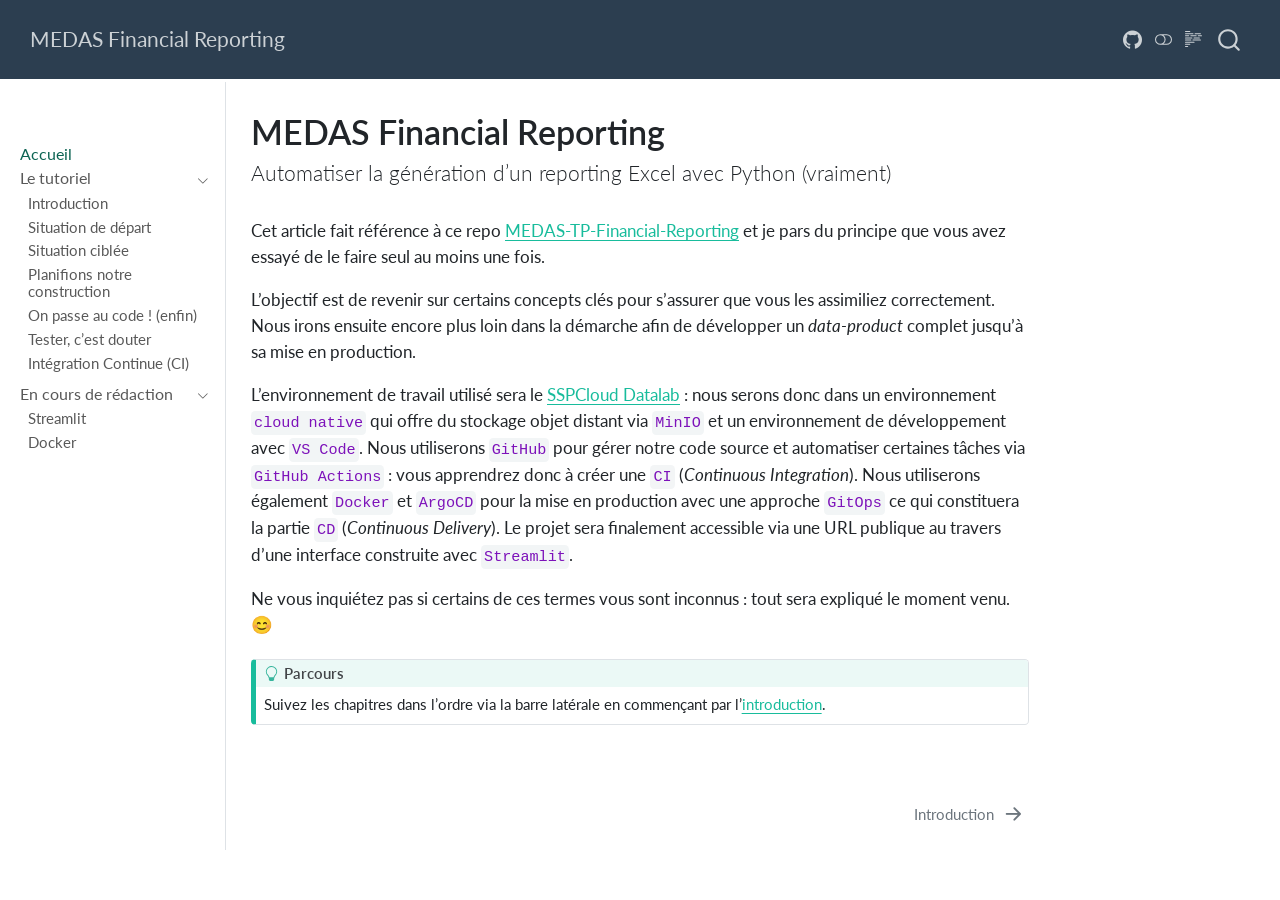
==== index.html @ 998c6ef3 "Built site for gh-pages" ====
<!DOCTYPE html>
<html xmlns="http://www.w3.org/1999/xhtml" lang="en" xml:lang="en"><head>

<meta charset="utf-8">
<meta name="generator" content="quarto-1.9.38">

<meta name="viewport" content="width=device-width, initial-scale=1.0, user-scalable=yes">


<title>MEDAS Financial Reporting</title>
<style>
/* Default styles provided by pandoc.
** See https://pandoc.org/MANUAL.html#variables-for-html for config info.
*/
code{white-space: pre-wrap;}
span.smallcaps{font-variant: small-caps;}
div.columns{display: flex; gap: min(4vw, 1.5em);}
div.column{flex: auto; overflow-x: auto;}
div.hanging-indent{margin-left: 1.5em; text-indent: -1.5em;}
ul.task-list{list-style: none;}
ul.task-list li input[type="checkbox"] {
  width: 0.8em;
  margin: 0 0.8em 0.2em -1em; /* quarto-specific, see https://github.com/quarto-dev/quarto-cli/issues/4556 */ 
  vertical-align: middle;
}
</style>


<script src="site_libs/quarto-nav/quarto-nav.js"></script>
<script src="site_libs/quarto-nav/headroom.min.js"></script>
<script src="site_libs/clipboard/clipboard.min.js"></script>
<script src="site_libs/quarto-search/autocomplete.umd.js"></script>
<script src="site_libs/quarto-search/fuse.min.js"></script>
<script src="site_libs/quarto-search/quarto-search.js"></script>
<meta name="quarto:offset" content="./">
<link href="./pages/01-introduction.html" rel="next">
<script src="site_libs/quarto-html/quarto.js" type="module"></script>
<script src="site_libs/quarto-html/tabsets/tabsets.js" type="module"></script>
<script src="site_libs/quarto-html/popper.min.js"></script>
<script src="site_libs/quarto-html/tippy.umd.min.js"></script>
<script src="site_libs/quarto-html/anchor.min.js"></script>
<link href="site_libs/quarto-html/tippy.css" rel="stylesheet">
<link href="site_libs/quarto-html/quarto-syntax-highlighting-15634bcf2e68342d4ad2dfa704d543f6.css" rel="stylesheet" class="quarto-color-scheme" id="quarto-text-highlighting-styles">
<link href="site_libs/quarto-html/quarto-syntax-highlighting-dark-0a6b7249c26820e032cb0bd839ff02b1.css" rel="stylesheet" class="quarto-color-scheme quarto-color-alternate" id="quarto-text-highlighting-styles">
<link href="site_libs/quarto-html/quarto-syntax-highlighting-15634bcf2e68342d4ad2dfa704d543f6.css" rel="stylesheet" class="quarto-color-scheme-extra" id="quarto-text-highlighting-styles">
<script src="site_libs/bootstrap/bootstrap.min.js"></script>
<link href="site_libs/bootstrap/bootstrap-icons.css" rel="stylesheet">
<link href="site_libs/bootstrap/bootstrap-4c901ed1689e54aac3db7d042a167e77.min.css" rel="stylesheet" append-hash="true" class="quarto-color-scheme" id="quarto-bootstrap" data-mode="light">
<link href="site_libs/bootstrap/bootstrap-dark-f8f57b09e4415e0d916b6d312d11cd48.min.css" rel="stylesheet" append-hash="true" class="quarto-color-scheme quarto-color-alternate" id="quarto-bootstrap" data-mode="dark">
<link href="site_libs/bootstrap/bootstrap-4c901ed1689e54aac3db7d042a167e77.min.css" rel="stylesheet" append-hash="true" class="quarto-color-scheme-extra" id="quarto-bootstrap" data-mode="light">
<script id="quarto-search-options" type="application/json">{
  "location": "navbar",
  "copy-button": false,
  "collapse-after": 3,
  "panel-placement": "end",
  "type": "overlay",
  "limit": 50,
  "keyboard-shortcut": [
    "f",
    "/",
    "s"
  ],
  "show-item-context": false,
  "language": {
    "search-no-results-text": "No results",
    "search-matching-documents-text": "matching documents",
    "search-copy-link-title": "Copy link to search",
    "search-hide-matches-text": "Hide additional matches",
    "search-more-match-text": "more match in this document",
    "search-more-matches-text": "more matches in this document",
    "search-clear-button-title": "Clear",
    "search-text-placeholder": "",
    "search-detached-cancel-button-title": "Cancel",
    "search-submit-button-title": "Submit",
    "search-label": "Search"
  }
}</script>
<style>html{ scroll-behavior: smooth; }</style>


<link rel="stylesheet" href="styles.css">
</head>

<body class="nav-sidebar docked nav-fixed quarto-light"><script id="quarto-html-before-body" type="application/javascript">
    const toggleBodyColorMode = (bsSheetEl) => {
      const mode = bsSheetEl.getAttribute("data-mode");
      const bodyEl = window.document.querySelector("body");
      if (mode === "dark") {
        bodyEl.classList.add("quarto-dark");
        bodyEl.classList.remove("quarto-light");
      } else {
        bodyEl.classList.add("quarto-light");
        bodyEl.classList.remove("quarto-dark");
      }
    }
    const toggleBodyColorPrimary = () => {
      const bsSheetEl = window.document.querySelector("link#quarto-bootstrap:not([rel=disabled-stylesheet])");
      if (bsSheetEl) {
        toggleBodyColorMode(bsSheetEl);
      }
    }
    const setColorSchemeToggle = (alternate) => {
      const toggles = window.document.querySelectorAll('.quarto-color-scheme-toggle');
      for (let i=0; i < toggles.length; i++) {
        const toggle = toggles[i];
        if (toggle) {
          if (alternate) {
            toggle.classList.add("alternate");
          } else {
            toggle.classList.remove("alternate");
          }
        }
      }
    };
    const toggleColorMode = (alternate) => {
      // Switch the stylesheets
      const primaryStylesheets = window.document.querySelectorAll('link.quarto-color-scheme:not(.quarto-color-alternate)');
      const alternateStylesheets = window.document.querySelectorAll('link.quarto-color-scheme.quarto-color-alternate');
      manageTransitions('#quarto-margin-sidebar .nav-link', false);
      if (alternate) {
        // note: dark is layered on light, we don't disable primary!
        enableStylesheet(alternateStylesheets);
        for (const sheetNode of alternateStylesheets) {
          if (sheetNode.id === "quarto-bootstrap") {
            toggleBodyColorMode(sheetNode);
          }
        }
      } else {
        disableStylesheet(alternateStylesheets);
        enableStylesheet(primaryStylesheets)
        toggleBodyColorPrimary();
      }
      manageTransitions('#quarto-margin-sidebar .nav-link', true);
      // Switch the toggles
      setColorSchemeToggle(alternate)
      // Hack to workaround the fact that safari doesn't
      // properly recolor the scrollbar when toggling (#1455)
      if (navigator.userAgent.indexOf('Safari') > 0 && navigator.userAgent.indexOf('Chrome') == -1) {
        manageTransitions("body", false);
        window.scrollTo(0, 1);
        setTimeout(() => {
          window.scrollTo(0, 0);
          manageTransitions("body", true);
        }, 40);
      }
    }
    const disableStylesheet = (stylesheets) => {
      for (let i=0; i < stylesheets.length; i++) {
        const stylesheet = stylesheets[i];
        stylesheet.rel = 'disabled-stylesheet';
      }
    }
    const enableStylesheet = (stylesheets) => {
      for (let i=0; i < stylesheets.length; i++) {
        const stylesheet = stylesheets[i];
        if(stylesheet.rel !== 'stylesheet') { // for Chrome, which will still FOUC without this check
          stylesheet.rel = 'stylesheet';
        }
      }
    }
    const manageTransitions = (selector, allowTransitions) => {
      const els = window.document.querySelectorAll(selector);
      for (let i=0; i < els.length; i++) {
        const el = els[i];
        if (allowTransitions) {
          el.classList.remove('notransition');
        } else {
          el.classList.add('notransition');
        }
      }
    }
    const isFileUrl = () => {
      return window.location.protocol === 'file:';
    }
    const hasAlternateSentinel = () => {
      let styleSentinel = getColorSchemeSentinel();
      if (styleSentinel !== null) {
        return styleSentinel === "alternate";
      } else {
        return false;
      }
    }
    const setStyleSentinel = (alternate) => {
      const value = alternate ? "alternate" : "default";
      if (!isFileUrl()) {
        window.localStorage.setItem("quarto-color-scheme", value);
      } else {
        localAlternateSentinel = value;
      }
    }
    const getColorSchemeSentinel = () => {
      if (!isFileUrl()) {
        const storageValue = window.localStorage.getItem("quarto-color-scheme");
        return storageValue != null ? storageValue : localAlternateSentinel;
      } else {
        return localAlternateSentinel;
      }
    }
    const toggleGiscusIfUsed = (isAlternate, darkModeDefault) => {
      const baseTheme = document.querySelector('#giscus-base-theme')?.value ?? 'light';
      const alternateTheme = document.querySelector('#giscus-alt-theme')?.value ?? 'dark';
      let newTheme = '';
      if(authorPrefersDark) {
        newTheme = isAlternate ? baseTheme : alternateTheme;
      } else {
        newTheme = isAlternate ? alternateTheme : baseTheme;
      }
      const changeGiscusTheme = () => {
        // From: https://github.com/giscus/giscus/issues/336
        const sendMessage = (message) => {
          const iframe = document.querySelector('iframe.giscus-frame');
          if (!iframe) return;
          iframe.contentWindow.postMessage({ giscus: message }, 'https://giscus.app');
        }
        sendMessage({
          setConfig: {
            theme: newTheme
          }
        });
      }
      const isGiscussLoaded = window.document.querySelector('iframe.giscus-frame') !== null;
      if (isGiscussLoaded) {
        changeGiscusTheme();
      }
    };
    const authorPrefersDark = false;
    const darkModeDefault = authorPrefersDark;
      document.querySelector('link#quarto-text-highlighting-styles.quarto-color-scheme-extra').rel = 'disabled-stylesheet';
      document.querySelector('link#quarto-bootstrap.quarto-color-scheme-extra').rel = 'disabled-stylesheet';
    let localAlternateSentinel = darkModeDefault ? 'alternate' : 'default';
    // Dark / light mode switch
    window.quartoToggleColorScheme = () => {
      // Read the current dark / light value
      let toAlternate = !hasAlternateSentinel();
      toggleColorMode(toAlternate);
      setStyleSentinel(toAlternate);
      toggleGiscusIfUsed(toAlternate, darkModeDefault);
      window.dispatchEvent(new Event('resize'));
    };
    // Switch to dark mode if need be
    if (hasAlternateSentinel()) {
      toggleColorMode(true);
    } else {
      toggleColorMode(false);
    }
  </script>

<div id="quarto-search-results"></div>
  <header id="quarto-header" class="headroom fixed-top">
    <nav class="navbar navbar-expand-lg " data-bs-theme="dark">
      <div class="navbar-container container-fluid">
      <div class="navbar-brand-container mx-auto">
    <a class="navbar-brand" href="./index.html">
    <span class="navbar-title">MEDAS Financial Reporting</span>
    </a>
  </div>
            <div id="quarto-search" class="" title="Search"></div>
          <button class="navbar-toggler" type="button" data-bs-toggle="collapse" data-bs-target="#navbarCollapse" aria-controls="navbarCollapse" role="menu" aria-expanded="false" aria-label="Toggle navigation" onclick="if (window.quartoToggleHeadroom) { window.quartoToggleHeadroom(); }">
  <span class="navbar-toggler-icon"></span>
</button>
          <div class="collapse navbar-collapse" id="navbarCollapse">
            <ul class="navbar-nav navbar-nav-scroll ms-auto">
  <li class="nav-item compact">
    <a class="nav-link" href="https://github.com/surybang/MEDAS-Financial-Reporting"> <i class="bi bi-github" role="img" aria-label="GitHub">
</i> 
<span class="menu-text"></span></a>
  </li>  
</ul>
          </div> <!-- /navcollapse -->
            <div class="quarto-navbar-tools">
  <a href="" class="quarto-color-scheme-toggle quarto-navigation-tool  px-1" onclick="window.quartoToggleColorScheme(); return false;" title="Toggle dark mode"><i class="bi"></i></a>
  <a href="" class="quarto-reader-toggle quarto-navigation-tool px-1" onclick="window.quartoToggleReader(); return false;" title="Toggle reader mode">
  <div class="quarto-reader-toggle-btn">
  <i class="bi"></i>
  </div>
</a>
</div>
      </div> <!-- /container-fluid -->
    </nav>
  <nav class="quarto-secondary-nav">
    <div class="container-fluid d-flex">
      <button type="button" class="quarto-btn-toggle btn" data-bs-toggle="collapse" role="button" data-bs-target=".quarto-sidebar-collapse-item" aria-controls="quarto-sidebar" aria-expanded="false" aria-label="Toggle sidebar navigation" onclick="if (window.quartoToggleHeadroom) { window.quartoToggleHeadroom(); }">
        <i class="bi bi-layout-text-sidebar-reverse"></i>
      </button>
        <nav class="quarto-page-breadcrumbs" aria-label="breadcrumb"><ol class="breadcrumb"><li class="breadcrumb-item"><a href="./index.html">Accueil</a></li></ol></nav>
        <a class="flex-grow-1" role="navigation" data-bs-toggle="collapse" data-bs-target=".quarto-sidebar-collapse-item" aria-controls="quarto-sidebar" aria-expanded="false" aria-label="Toggle sidebar navigation" onclick="if (window.quartoToggleHeadroom) { window.quartoToggleHeadroom(); }">      
        </a>
      <button type="button" class="btn quarto-search-button" aria-label="Search" onclick="window.quartoOpenSearch();">
        <i class="bi bi-search"></i>
      </button>
    </div>
  </nav>
</header>
<!-- content -->
<div id="quarto-content" class="quarto-container page-columns page-rows-contents page-layout-article page-navbar">
<!-- sidebar -->
  <nav id="quarto-sidebar" class="sidebar collapse collapse-horizontal quarto-sidebar-collapse-item sidebar-navigation docked overflow-auto">
        <div class="mt-2 flex-shrink-0 align-items-center">
        <div class="sidebar-search">
        <div id="quarto-search" class="" title="Search"></div>
        </div>
        </div>
    <div class="sidebar-menu-container"> 
    <ul class="list-unstyled mt-1">
        <li class="sidebar-item">
  <div class="sidebar-item-container"> 
  <a href="./index.html" class="sidebar-item-text sidebar-link active">
 <span class="menu-text">Accueil</span></a>
  </div>
</li>
        <li class="sidebar-item sidebar-item-section">
      <div class="sidebar-item-container"> 
            <a class="sidebar-item-text sidebar-link text-start" data-bs-toggle="collapse" data-bs-target="#quarto-sidebar-section-1" role="navigation" aria-expanded="true">
 <span class="menu-text">Le tutoriel</span></a>
          <a class="sidebar-item-toggle text-start" data-bs-toggle="collapse" data-bs-target="#quarto-sidebar-section-1" role="navigation" aria-expanded="true" aria-label="Toggle section">
            <i class="bi bi-chevron-right ms-2"></i>
          </a> 
      </div>
      <ul id="quarto-sidebar-section-1" class="collapse list-unstyled sidebar-section depth1 show">  
          <li class="sidebar-item">
  <div class="sidebar-item-container"> 
  <a href="./pages/01-introduction.html" class="sidebar-item-text sidebar-link">
 <span class="menu-text">Introduction</span></a>
  </div>
</li>
          <li class="sidebar-item">
  <div class="sidebar-item-container"> 
  <a href="./pages/02-situation-de-depart.html" class="sidebar-item-text sidebar-link">
 <span class="menu-text">Situation de départ</span></a>
  </div>
</li>
          <li class="sidebar-item">
  <div class="sidebar-item-container"> 
  <a href="./pages/03-situation-cible.html" class="sidebar-item-text sidebar-link">
 <span class="menu-text">Situation ciblée</span></a>
  </div>
</li>
          <li class="sidebar-item">
  <div class="sidebar-item-container"> 
  <a href="./pages/04-planification.html" class="sidebar-item-text sidebar-link">
 <span class="menu-text">Planifions notre construction</span></a>
  </div>
</li>
          <li class="sidebar-item">
  <div class="sidebar-item-container"> 
  <a href="./pages/05-le-code.html" class="sidebar-item-text sidebar-link">
 <span class="menu-text">On passe au code ! (enfin)</span></a>
  </div>
</li>
          <li class="sidebar-item">
  <div class="sidebar-item-container"> 
  <a href="./pages/06-tests.html" class="sidebar-item-text sidebar-link">
 <span class="menu-text">Tester, c’est douter</span></a>
  </div>
</li>
          <li class="sidebar-item">
  <div class="sidebar-item-container"> 
  <a href="./pages/07-integration-continue.html" class="sidebar-item-text sidebar-link">
 <span class="menu-text">Intégration Continue (CI)</span></a>
  </div>
</li>
      </ul>
  </li>
        <li class="sidebar-item sidebar-item-section">
      <div class="sidebar-item-container"> 
            <a class="sidebar-item-text sidebar-link text-start" data-bs-toggle="collapse" data-bs-target="#quarto-sidebar-section-2" role="navigation" aria-expanded="true">
 <span class="menu-text">En cours de rédaction</span></a>
          <a class="sidebar-item-toggle text-start" data-bs-toggle="collapse" data-bs-target="#quarto-sidebar-section-2" role="navigation" aria-expanded="true" aria-label="Toggle section">
            <i class="bi bi-chevron-right ms-2"></i>
          </a> 
      </div>
      <ul id="quarto-sidebar-section-2" class="collapse list-unstyled sidebar-section depth1 show">  
          <li class="sidebar-item">
  <div class="sidebar-item-container"> 
  <a href="./pages/08-streamlit.html" class="sidebar-item-text sidebar-link">
 <span class="menu-text">Streamlit</span></a>
  </div>
</li>
          <li class="sidebar-item">
  <div class="sidebar-item-container"> 
  <a href="./pages/09-docker-argocd.html" class="sidebar-item-text sidebar-link">
 <span class="menu-text">Docker</span></a>
  </div>
</li>
      </ul>
  </li>
    </ul>
    </div>
</nav>
<div id="quarto-sidebar-glass" class="quarto-sidebar-collapse-item" data-bs-toggle="collapse" data-bs-target=".quarto-sidebar-collapse-item"></div>
<!-- margin-sidebar -->
    <div id="quarto-margin-sidebar" class="sidebar margin-sidebar zindex-bottom">
        
    </div>
<!-- main -->
<main class="content" id="quarto-document-content">


<header id="title-block-header" class="quarto-title-block default">
<div class="quarto-title">
<h1 class="title">MEDAS Financial Reporting</h1>
<p class="subtitle lead">Automatiser la génération d’un reporting Excel avec Python (vraiment)</p>
</div>



<div class="quarto-title-meta">

    
  
    
  </div>
  


</header>


<p>Cet article fait référence à ce repo <a href="https://github.com/surybang/MEDAS-TP-Financial-Reporting">MEDAS-TP-Financial-Reporting</a> et je pars du principe que vous avez essayé de le faire seul au moins une fois.</p>
<p>L’objectif est de revenir sur certains concepts clés pour s’assurer que vous les assimiliez correctement. Nous irons ensuite encore plus loin dans la démarche afin de développer un <em>data-product</em> complet jusqu’à sa mise en production.</p>
<p>L’environnement de travail utilisé sera le <a href="https://datalab.sspcloud.fr/catalog/ide">SSPCloud Datalab</a> : nous serons donc dans un environnement <code>cloud native</code> qui offre du stockage objet distant via <code>MinIO</code> et un environnement de développement avec <code>VS Code</code>. Nous utiliserons <code>GitHub</code> pour gérer notre code source et automatiser certaines tâches via <code>GitHub Actions</code> : vous apprendrez donc à créer une <code>CI</code> (<em>Continuous Integration</em>). Nous utiliserons également <code>Docker</code> et <code>ArgoCD</code> pour la mise en production avec une approche <code>GitOps</code> ce qui constituera la partie <code>CD</code> (<em>Continuous Delivery</em>). Le projet sera finalement accessible via une URL publique au travers d’une interface construite avec <code>Streamlit</code>.</p>
<p>Ne vous inquiétez pas si certains de ces termes vous sont inconnus : tout sera expliqué le moment venu. 😊</p>
<div class="callout callout-style-default callout-tip callout-titled">
<div class="callout-header d-flex align-content-center">
<div class="callout-icon-container">
<i class="callout-icon"></i>
</div>
<div class="callout-title-container flex-fill">
<span class="screen-reader-only">Tip</span>Parcours
</div>
</div>
<div class="callout-body-container callout-body">
<p>Suivez les chapitres dans l’ordre via la barre latérale en commençant par l’<a href="./pages/01-introduction.html">introduction</a>.</p>
</div>
</div>



</main> <!-- /main -->
<script id="quarto-html-after-body" type="application/javascript">
  window.document.addEventListener("DOMContentLoaded", function (event) {
    // Ensure there is a toggle, if there isn't float one in the top right
    if (window.document.querySelector('.quarto-color-scheme-toggle') === null) {
      const a = window.document.createElement('a');
      a.classList.add('top-right');
      a.classList.add('quarto-color-scheme-toggle');
      a.href = "";
      a.onclick = function() { try { window.quartoToggleColorScheme(); } catch {} return false; };
      const i = window.document.createElement("i");
      i.classList.add('bi');
      a.appendChild(i);
      window.document.body.appendChild(a);
    }
    setColorSchemeToggle(hasAlternateSentinel())
    const icon = "";
    const anchorJS = new window.AnchorJS();
    anchorJS.options = {
      placement: 'right',
      icon: icon
    };
    anchorJS.add('.anchored');
    const isCodeAnnotation = (el) => {
      for (const clz of el.classList) {
        if (clz.startsWith('code-annotation-')) {                     
          return true;
        }
      }
      return false;
    }
    const onCopySuccess = function(e) {
      // button target
      const button = e.trigger;
      // don't keep focus
      button.blur();
      // flash "checked"
      button.classList.add('code-copy-button-checked');
      var currentTitle = button.getAttribute("title");
      button.setAttribute("title", "Copied!");
      let tooltip;
      if (window.bootstrap) {
        button.setAttribute("data-bs-toggle", "tooltip");
        button.setAttribute("data-bs-placement", "left");
        button.setAttribute("data-bs-title", "Copied!");
        tooltip = new bootstrap.Tooltip(button, 
          { trigger: "manual", 
            customClass: "code-copy-button-tooltip",
            offset: [0, -8]});
        tooltip.show();    
      }
      setTimeout(function() {
        if (tooltip) {
          tooltip.hide();
          button.removeAttribute("data-bs-title");
          button.removeAttribute("data-bs-toggle");
          button.removeAttribute("data-bs-placement");
        }
        button.setAttribute("title", currentTitle);
        button.classList.remove('code-copy-button-checked');
      }, 1000);
      // clear code selection
      e.clearSelection();
    }
    const getTextToCopy = function(trigger) {
      const outerScaffold = trigger.parentElement.cloneNode(true);
      const codeEl = outerScaffold.querySelector('code');
      for (const childEl of codeEl.children) {
        if (isCodeAnnotation(childEl)) {
          childEl.remove();
        }
      }
      return codeEl.innerText;
    }
    const clipboard = new window.ClipboardJS('.code-copy-button:not([data-in-quarto-modal])', {
      text: getTextToCopy
    });
    clipboard.on('success', onCopySuccess);
    if (window.document.getElementById('quarto-embedded-source-code-modal')) {
      const clipboardModal = new window.ClipboardJS('.code-copy-button[data-in-quarto-modal]', {
        text: getTextToCopy,
        container: window.document.getElementById('quarto-embedded-source-code-modal')
      });
      clipboardModal.on('success', onCopySuccess);
    }
      var localhostRegex = new RegExp(/^(?:http|https):\/\/localhost\:?[0-9]*\//);
      var mailtoRegex = new RegExp(/^mailto:/);
        var filterRegex = new RegExp("https:\/\/surybang\.github\.io\/MEDAS-Financial-Reporting\/");
      var isInternal = (href) => {
          return filterRegex.test(href) || localhostRegex.test(href) || mailtoRegex.test(href);
      }
      // Inspect non-navigation links and adorn them if external
     var links = window.document.querySelectorAll('a[href]:not(.nav-link):not(.navbar-brand):not(.toc-action):not(.sidebar-link):not(.sidebar-item-toggle):not(.pagination-link):not(.no-external):not([aria-hidden]):not(.dropdown-item):not(.quarto-navigation-tool):not(.about-link)');
      for (var i=0; i<links.length; i++) {
        const link = links[i];
        if (!isInternal(link.href)) {
          // undo the damage that might have been done by quarto-nav.js in the case of
          // links that we want to consider external
          if (link.dataset.originalHref !== undefined) {
            link.href = link.dataset.originalHref;
          }
        }
      }
    function tippyHover(el, contentFn, onTriggerFn, onUntriggerFn) {
      const config = {
        allowHTML: true,
        maxWidth: 500,
        delay: 100,
        arrow: false,
        appendTo: function(el) {
            return el.parentElement;
        },
        interactive: true,
        interactiveBorder: 10,
        theme: 'quarto',
        placement: 'bottom-start',
      };
      if (contentFn) {
        config.content = contentFn;
      }
      if (onTriggerFn) {
        config.onTrigger = onTriggerFn;
      }
      if (onUntriggerFn) {
        config.onUntrigger = onUntriggerFn;
      }
      window.tippy(el, config); 
    }
    const noterefs = window.document.querySelectorAll('a[role="doc-noteref"]');
    for (var i=0; i<noterefs.length; i++) {
      const ref = noterefs[i];
      tippyHover(ref, function() {
        // use id or data attribute instead here
        let href = ref.getAttribute('data-footnote-href') || ref.getAttribute('href');
        try { href = new URL(href).hash; } catch {}
        const id = href.replace(/^#\/?/, "");
        const note = window.document.getElementById(id);
        if (note) {
          return note.innerHTML;
        } else {
          return "";
        }
      });
    }
    const xrefs = window.document.querySelectorAll('a.quarto-xref');
    const processXRef = (id, note) => {
      // Strip column container classes
      const stripColumnClz = (el) => {
        el.classList.remove("page-full", "page-columns");
        if (el.children) {
          for (const child of el.children) {
            stripColumnClz(child);
          }
        }
      }
      stripColumnClz(note)
      if (id === null || id.startsWith('sec-')) {
        // Special case sections, only their first couple elements
        const container = document.createElement("div");
        if (note.children && note.children.length > 2) {
          container.appendChild(note.children[0].cloneNode(true));
          for (let i = 1; i < note.children.length; i++) {
            const child = note.children[i];
            if (child.tagName === "P" && child.innerText === "") {
              continue;
            } else {
              container.appendChild(child.cloneNode(true));
              break;
            }
          }
          if (window.Quarto?.typesetMath) {
            window.Quarto.typesetMath(container);
          }
          return container.innerHTML
        } else {
          if (window.Quarto?.typesetMath) {
            window.Quarto.typesetMath(note);
          }
          return note.innerHTML;
        }
      } else {
        // Remove any anchor links if they are present
        const anchorLink = note.querySelector('a.anchorjs-link');
        if (anchorLink) {
          anchorLink.remove();
        }
        if (window.Quarto?.typesetMath) {
          window.Quarto.typesetMath(note);
        }
        if (note.classList.contains("callout")) {
          return note.outerHTML;
        } else {
          return note.innerHTML;
        }
      }
    }
    for (var i=0; i<xrefs.length; i++) {
      const xref = xrefs[i];
      tippyHover(xref, undefined, function(instance) {
        instance.disable();
        let url = xref.getAttribute('href');
        let hash = undefined; 
        if (url.startsWith('#')) {
          hash = url;
        } else {
          try { hash = new URL(url).hash; } catch {}
        }
        if (hash) {
          const id = hash.replace(/^#\/?/, "");
          const note = window.document.getElementById(id);
          if (note !== null) {
            try {
              const html = processXRef(id, note.cloneNode(true));
              instance.setContent(html);
            } finally {
              instance.enable();
              instance.show();
            }
          } else {
            // See if we can fetch this
            fetch(url.split('#')[0])
            .then(res => res.text())
            .then(html => {
              const parser = new DOMParser();
              const htmlDoc = parser.parseFromString(html, "text/html");
              const note = htmlDoc.getElementById(id);
              if (note !== null) {
                const html = processXRef(id, note);
                instance.setContent(html);
              } 
            }).finally(() => {
              instance.enable();
              instance.show();
            });
          }
        } else {
          // See if we can fetch a full url (with no hash to target)
          // This is a special case and we should probably do some content thinning / targeting
          fetch(url)
          .then(res => res.text())
          .then(html => {
            const parser = new DOMParser();
            const htmlDoc = parser.parseFromString(html, "text/html");
            const note = htmlDoc.querySelector('main.content');
            if (note !== null) {
              // This should only happen for chapter cross references
              // (since there is no id in the URL)
              // remove the first header
              if (note.children.length > 0 && note.children[0].tagName === "HEADER") {
                note.children[0].remove();
              }
              const html = processXRef(null, note);
              instance.setContent(html);
            } 
          }).finally(() => {
            instance.enable();
            instance.show();
          });
        }
      }, function(instance) {
      });
    }
        let selectedAnnoteEl;
        const selectorForAnnotation = ( cell, annotation) => {
          let cellAttr = 'data-code-cell="' + cell + '"';
          let lineAttr = 'data-code-annotation="' +  annotation + '"';
          const selector = 'span[' + cellAttr + '][' + lineAttr + ']';
          return selector;
        }
        const selectCodeLines = (annoteEl) => {
          const doc = window.document;
          const targetCell = annoteEl.getAttribute("data-target-cell");
          const targetAnnotation = annoteEl.getAttribute("data-target-annotation");
          const annoteSpan = window.document.querySelector(selectorForAnnotation(targetCell, targetAnnotation));
          const lines = annoteSpan.getAttribute("data-code-lines").split(",");
          const lineIds = lines.map((line) => {
            return targetCell + "-" + line;
          })
          let top = null;
          let height = null;
          let parent = null;
          if (lineIds.length > 0) {
              //compute the position of the single el (top and bottom and make a div)
              const el = window.document.getElementById(lineIds[0]);
              top = el.offsetTop;
              height = el.offsetHeight;
              parent = el.parentElement.parentElement;
            if (lineIds.length > 1) {
              const lastEl = window.document.getElementById(lineIds[lineIds.length - 1]);
              const bottom = lastEl.offsetTop + lastEl.offsetHeight;
              height = bottom - top;
            }
            if (top !== null && height !== null && parent !== null) {
              // cook up a div (if necessary) and position it 
              let div = window.document.getElementById("code-annotation-line-highlight");
              if (div === null) {
                div = window.document.createElement("div");
                div.setAttribute("id", "code-annotation-line-highlight");
                div.style.position = 'absolute';
                parent.appendChild(div);
              }
              div.style.top = top - 2 + "px";
              div.style.height = height + 4 + "px";
              div.style.left = 0;
              let gutterDiv = window.document.getElementById("code-annotation-line-highlight-gutter");
              if (gutterDiv === null) {
                gutterDiv = window.document.createElement("div");
                gutterDiv.setAttribute("id", "code-annotation-line-highlight-gutter");
                gutterDiv.style.position = 'absolute';
                const codeCell = window.document.getElementById(targetCell);
                const gutter = codeCell.querySelector('.code-annotation-gutter');
                gutter.appendChild(gutterDiv);
              }
              gutterDiv.style.top = top - 2 + "px";
              gutterDiv.style.height = height + 4 + "px";
            }
            selectedAnnoteEl = annoteEl;
          }
        };
        const unselectCodeLines = () => {
          const elementsIds = ["code-annotation-line-highlight", "code-annotation-line-highlight-gutter"];
          elementsIds.forEach((elId) => {
            const div = window.document.getElementById(elId);
            if (div) {
              div.remove();
            }
          });
          selectedAnnoteEl = undefined;
        };
          // Handle positioning of the toggle
      window.addEventListener(
        "resize",
        throttle(() => {
          elRect = undefined;
          if (selectedAnnoteEl) {
            selectCodeLines(selectedAnnoteEl);
          }
        }, 10)
      );
      function throttle(fn, ms) {
      let throttle = false;
      let timer;
        return (...args) => {
          if(!throttle) { // first call gets through
              fn.apply(this, args);
              throttle = true;
          } else { // all the others get throttled
              if(timer) clearTimeout(timer); // cancel #2
              timer = setTimeout(() => {
                fn.apply(this, args);
                timer = throttle = false;
              }, ms);
          }
        };
      }
        // Attach click handler to the DT
        const annoteDls = window.document.querySelectorAll('dt[data-target-cell]');
        for (const annoteDlNode of annoteDls) {
          annoteDlNode.addEventListener('click', (event) => {
            const clickedEl = event.target;
            if (clickedEl !== selectedAnnoteEl) {
              unselectCodeLines();
              const activeEl = window.document.querySelector('dt[data-target-cell].code-annotation-active');
              if (activeEl) {
                activeEl.classList.remove('code-annotation-active');
              }
              selectCodeLines(clickedEl);
              clickedEl.classList.add('code-annotation-active');
            } else {
              // Unselect the line
              unselectCodeLines();
              clickedEl.classList.remove('code-annotation-active');
            }
          });
        }
    const findCites = (el) => {
      const parentEl = el.parentElement;
      if (parentEl) {
        const cites = parentEl.dataset.cites;
        if (cites) {
          return {
            el,
            cites: cites.split(' ')
          };
        } else {
          return findCites(el.parentElement)
        }
      } else {
        return undefined;
      }
    };
    var bibliorefs = window.document.querySelectorAll('a[role="doc-biblioref"]');
    for (var i=0; i<bibliorefs.length; i++) {
      const ref = bibliorefs[i];
      const citeInfo = findCites(ref);
      if (citeInfo) {
        tippyHover(citeInfo.el, function() {
          var popup = window.document.createElement('div');
          citeInfo.cites.forEach(function(cite) {
            var citeDiv = window.document.createElement('div');
            citeDiv.classList.add('hanging-indent');
            citeDiv.classList.add('csl-entry');
            var biblioDiv = window.document.getElementById('ref-' + cite);
            if (biblioDiv) {
              citeDiv.innerHTML = biblioDiv.innerHTML;
            }
            popup.appendChild(citeDiv);
          });
          return popup.innerHTML;
        });
      }
    }
  });
  </script>
<nav class="page-navigation">
  <div class="nav-page nav-page-previous">
  </div>
  <div class="nav-page nav-page-next">
      <a href="./pages/01-introduction.html" class="pagination-link" aria-label="Introduction">
        <span class="nav-page-text">Introduction</span> <i class="bi bi-arrow-right-short"></i>
      </a>
  </div>
</nav>
</div> <!-- /content -->




<script src="site_libs/quarto-html/zenscroll-min.js"></script>
</body></html>
---- site_libs/quarto-html/tippy.css ----
.tippy-box[data-animation=fade][data-state=hidden]{opacity:0}[data-tippy-root]{max-width:calc(100vw - 10px)}.tippy-box{position:relative;background-color:#333;color:#fff;border-radius:4px;font-size:14px;line-height:1.4;white-space:normal;outline:0;transition-property:transform,visibility,opacity}.tippy-box[data-placement^=top]>.tippy-arrow{bottom:0}.tippy-box[data-placement^=top]>.tippy-arrow:before{bottom:-7px;left:0;border-width:8px 8px 0;border-top-color:initial;transform-origin:center top}.tippy-box[data-placement^=bottom]>.tippy-arrow{top:0}.tippy-box[data-placement^=bottom]>.tippy-arrow:before{top:-7px;left:0;border-width:0 8px 8px;border-bottom-color:initial;transform-origin:center bottom}.tippy-box[data-placement^=left]>.tippy-arrow{right:0}.tippy-box[data-placement^=left]>.tippy-arrow:before{border-width:8px 0 8px 8px;border-left-color:initial;right:-7px;transform-origin:center left}.tippy-box[data-placement^=right]>.tippy-arrow{left:0}.tippy-box[data-placement^=right]>.tippy-arrow:before{left:-7px;border-width:8px 8px 8px 0;border-right-color:initial;transform-origin:center right}.tippy-box[data-inertia][data-state=visible]{transition-timing-function:cubic-bezier(.54,1.5,.38,1.11)}.tippy-arrow{width:16px;height:16px;color:#333}.tippy-arrow:before{content:"";position:absolute;border-color:transparent;border-style:solid}.tippy-content{position:relative;padding:5px 9px;z-index:1}
---- site_libs/quarto-html/quarto-syntax-highlighting-15634bcf2e68342d4ad2dfa704d543f6.css ----
/* quarto syntax highlight colors */
:root {
  --quarto-hl-ot-color: #003B4F;
  --quarto-hl-at-color: #657422;
  --quarto-hl-ss-color: #20794D;
  --quarto-hl-an-color: #5E5E5E;
  --quarto-hl-fu-color: #4758AB;
  --quarto-hl-st-color: #20794D;
  --quarto-hl-cf-color: #003B4F;
  --quarto-hl-op-color: #5E5E5E;
  --quarto-hl-er-color: #AD0000;
  --quarto-hl-bn-color: #AD0000;
  --quarto-hl-al-color: #AD0000;
  --quarto-hl-va-color: #111111;
  --quarto-hl-bu-color: inherit;
  --quarto-hl-ex-color: inherit;
  --quarto-hl-pp-color: #AD0000;
  --quarto-hl-in-color: #5E5E5E;
  --quarto-hl-vs-color: #20794D;
  --quarto-hl-wa-color: #5E5E5E;
  --quarto-hl-do-color: #5E5E5E;
  --quarto-hl-im-color: #00769E;
  --quarto-hl-ch-color: #20794D;
  --quarto-hl-dt-color: #AD0000;
  --quarto-hl-fl-color: #AD0000;
  --quarto-hl-co-color: #5E5E5E;
  --quarto-hl-cv-color: #5E5E5E;
  --quarto-hl-cn-color: #8f5902;
  --quarto-hl-sc-color: #5E5E5E;
  --quarto-hl-dv-color: #AD0000;
  --quarto-hl-kw-color: #003B4F;
}

/* other quarto variables */
:root {
  --quarto-font-monospace: SFMono-Regular, Menlo, Monaco, Consolas, "Liberation Mono", "Courier New", monospace;
}

/* syntax highlight based on Pandoc's rules */
pre > code.sourceCode > span {
  color: #003B4F;
}

code.sourceCode > span {
  color: #003B4F;
}

div.sourceCode,
div.sourceCode pre.sourceCode {
  color: #003B4F;
}

/* Normal */
code span {
  color: #003B4F;
}

/* Alert */
code span.al {
  color: #AD0000;
  font-style: inherit;
}

/* Annotation */
code span.an {
  color: #5E5E5E;
  font-style: inherit;
}

/* Attribute */
code span.at {
  color: #657422;
  font-style: inherit;
}

/* BaseN */
code span.bn {
  color: #AD0000;
  font-style: inherit;
}

/* BuiltIn */
code span.bu {
  font-style: inherit;
}

/* ControlFlow */
code span.cf {
  color: #003B4F;
  font-weight: bold;
  font-style: inherit;
}

/* Char */
code span.ch {
  color: #20794D;
  font-style: inherit;
}

/* Constant */
code span.cn {
  color: #8f5902;
  font-style: inherit;
}

/* Comment */
code span.co {
  color: #5E5E5E;
  font-style: inherit;
}

/* CommentVar */
code span.cv {
  color: #5E5E5E;
  font-style: italic;
}

/* Documentation */
code span.do {
  color: #5E5E5E;
  font-style: italic;
}

/* DataType */
code span.dt {
  color: #AD0000;
  font-style: inherit;
}

/* DecVal */
code span.dv {
  color: #AD0000;
  font-style: inherit;
}

/* Error */
code span.er {
  color: #AD0000;
  font-style: inherit;
}

/* Extension */
code span.ex {
  font-style: inherit;
}

/* Float */
code span.fl {
  color: #AD0000;
  font-style: inherit;
}

/* Function */
code span.fu {
  color: #4758AB;
  font-style: inherit;
}

/* Import */
code span.im {
  color: #00769E;
  font-style: inherit;
}

/* Information */
code span.in {
  color: #5E5E5E;
  font-style: inherit;
}

/* Keyword */
code span.kw {
  color: #003B4F;
  font-weight: bold;
  font-style: inherit;
}

/* Operator */
code span.op {
  color: #5E5E5E;
  font-style: inherit;
}

/* Other */
code span.ot {
  color: #003B4F;
  font-style: inherit;
}

/* Preprocessor */
code span.pp {
  color: #AD0000;
  font-style: inherit;
}

/* SpecialChar */
code span.sc {
  color: #5E5E5E;
  font-style: inherit;
}

/* SpecialString */
code span.ss {
  color: #20794D;
  font-style: inherit;
}

/* String */
code span.st {
  color: #20794D;
  font-style: inherit;
}

/* Variable */
code span.va {
  color: #111111;
  font-style: inherit;
}

/* VerbatimString */
code span.vs {
  color: #20794D;
  font-style: inherit;
}

/* Warning */
code span.wa {
  color: #5E5E5E;
  font-style: italic;
}

.prevent-inlining {
  content: "</";
}

/*# sourceMappingURL=f23921c56f73e400b49028c9186a1aa0.css.map */
---- site_libs/quarto-html/quarto-syntax-highlighting-15634bcf2e68342d4ad2dfa704d543f6.css ----
/* quarto syntax highlight colors */
:root {
  --quarto-hl-ot-color: #003B4F;
  --quarto-hl-at-color: #657422;
  --quarto-hl-ss-color: #20794D;
  --quarto-hl-an-color: #5E5E5E;
  --quarto-hl-fu-color: #4758AB;
  --quarto-hl-st-color: #20794D;
  --quarto-hl-cf-color: #003B4F;
  --quarto-hl-op-color: #5E5E5E;
  --quarto-hl-er-color: #AD0000;
  --quarto-hl-bn-color: #AD0000;
  --quarto-hl-al-color: #AD0000;
  --quarto-hl-va-color: #111111;
  --quarto-hl-bu-color: inherit;
  --quarto-hl-ex-color: inherit;
  --quarto-hl-pp-color: #AD0000;
  --quarto-hl-in-color: #5E5E5E;
  --quarto-hl-vs-color: #20794D;
  --quarto-hl-wa-color: #5E5E5E;
  --quarto-hl-do-color: #5E5E5E;
  --quarto-hl-im-color: #00769E;
  --quarto-hl-ch-color: #20794D;
  --quarto-hl-dt-color: #AD0000;
  --quarto-hl-fl-color: #AD0000;
  --quarto-hl-co-color: #5E5E5E;
  --quarto-hl-cv-color: #5E5E5E;
  --quarto-hl-cn-color: #8f5902;
  --quarto-hl-sc-color: #5E5E5E;
  --quarto-hl-dv-color: #AD0000;
  --quarto-hl-kw-color: #003B4F;
}

/* other quarto variables */
:root {
  --quarto-font-monospace: SFMono-Regular, Menlo, Monaco, Consolas, "Liberation Mono", "Courier New", monospace;
}

/* syntax highlight based on Pandoc's rules */
pre > code.sourceCode > span {
  color: #003B4F;
}

code.sourceCode > span {
  color: #003B4F;
}

div.sourceCode,
div.sourceCode pre.sourceCode {
  color: #003B4F;
}

/* Normal */
code span {
  color: #003B4F;
}

/* Alert */
code span.al {
  color: #AD0000;
  font-style: inherit;
}

/* Annotation */
code span.an {
  color: #5E5E5E;
  font-style: inherit;
}

/* Attribute */
code span.at {
  color: #657422;
  font-style: inherit;
}

/* BaseN */
code span.bn {
  color: #AD0000;
  font-style: inherit;
}

/* BuiltIn */
code span.bu {
  font-style: inherit;
}

/* ControlFlow */
code span.cf {
  color: #003B4F;
  font-weight: bold;
  font-style: inherit;
}

/* Char */
code span.ch {
  color: #20794D;
  font-style: inherit;
}

/* Constant */
code span.cn {
  color: #8f5902;
  font-style: inherit;
}

/* Comment */
code span.co {
  color: #5E5E5E;
  font-style: inherit;
}

/* CommentVar */
code span.cv {
  color: #5E5E5E;
  font-style: italic;
}

/* Documentation */
code span.do {
  color: #5E5E5E;
  font-style: italic;
}

/* DataType */
code span.dt {
  color: #AD0000;
  font-style: inherit;
}

/* DecVal */
code span.dv {
  color: #AD0000;
  font-style: inherit;
}

/* Error */
code span.er {
  color: #AD0000;
  font-style: inherit;
}

/* Extension */
code span.ex {
  font-style: inherit;
}

/* Float */
code span.fl {
  color: #AD0000;
  font-style: inherit;
}

/* Function */
code span.fu {
  color: #4758AB;
  font-style: inherit;
}

/* Import */
code span.im {
  color: #00769E;
  font-style: inherit;
}

/* Information */
code span.in {
  color: #5E5E5E;
  font-style: inherit;
}

/* Keyword */
code span.kw {
  color: #003B4F;
  font-weight: bold;
  font-style: inherit;
}

/* Operator */
code span.op {
  color: #5E5E5E;
  font-style: inherit;
}

/* Other */
code span.ot {
  color: #003B4F;
  font-style: inherit;
}

/* Preprocessor */
code span.pp {
  color: #AD0000;
  font-style: inherit;
}

/* SpecialChar */
code span.sc {
  color: #5E5E5E;
  font-style: inherit;
}

/* SpecialString */
code span.ss {
  color: #20794D;
  font-style: inherit;
}

/* String */
code span.st {
  color: #20794D;
  font-style: inherit;
}

/* Variable */
code span.va {
  color: #111111;
  font-style: inherit;
}

/* VerbatimString */
code span.vs {
  color: #20794D;
  font-style: inherit;
}

/* Warning */
code span.wa {
  color: #5E5E5E;
  font-style: italic;
}

.prevent-inlining {
  content: "</";
}

/*# sourceMappingURL=f23921c56f73e400b49028c9186a1aa0.css.map */
---- styles.css ----
/* Accent MEDAS (a ajuster si charte graphique) */
:root {
  --medas-accent: #2c7da0;
}

/* Largeur de lecture confortable pour un article long */
main {
  font-size: 1.02rem;
}

/* Images centrees avec coins arrondis et legere ombre */
.quarto-figure img,
p img {
  border-radius: 6px;
  max-width: 100%;
  box-shadow: 0 1px 6px rgba(0, 0, 0, 0.12);
}

/* Liens un peu plus marques */
a {
  text-decoration-thickness: 1px;
}

/* Blocs de code un peu plus aeres */
div.sourceCode {
  border-radius: 6px;
}
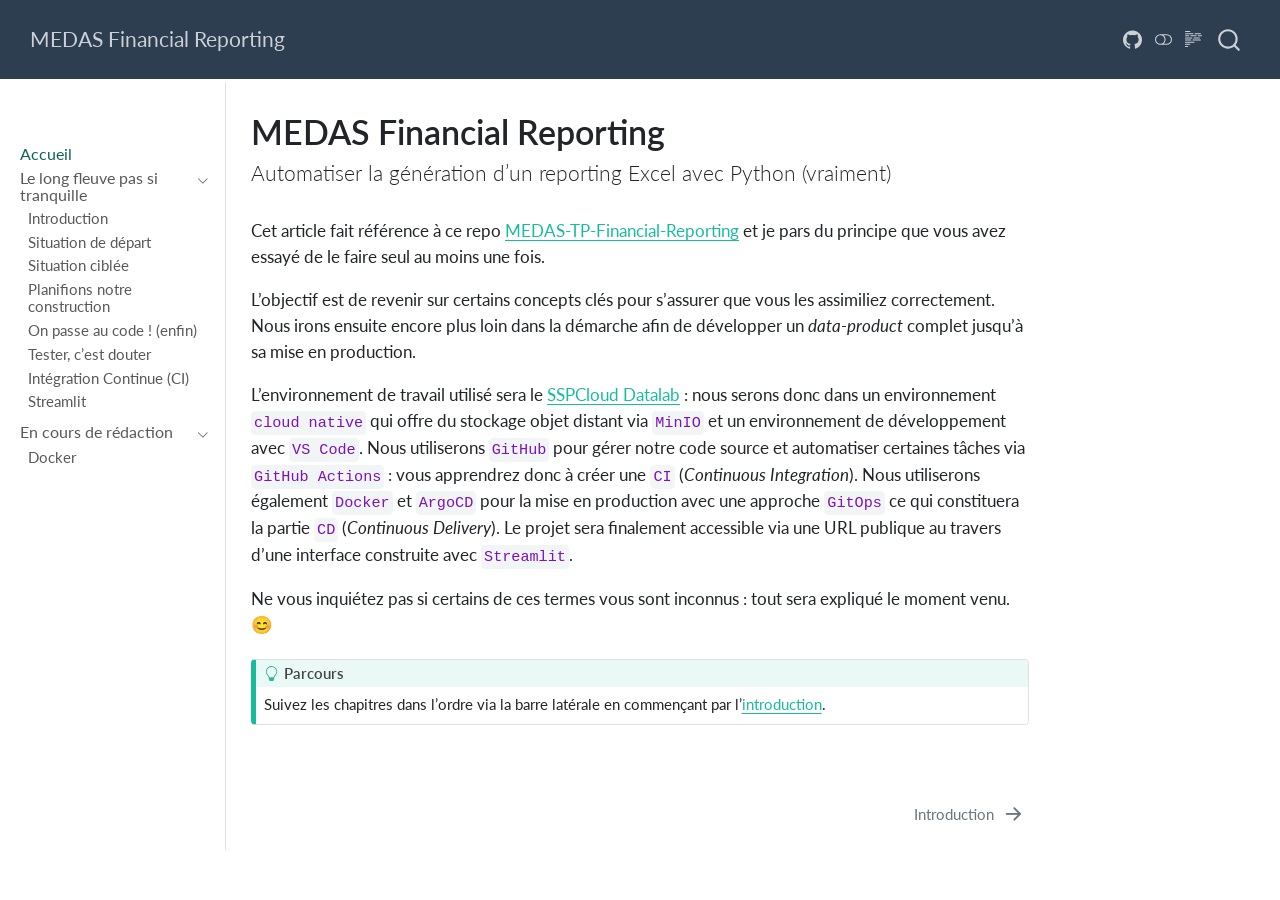
==== commit 62ba9dd8: "Built site for gh-pages" ====
--- a/index.html
+++ b/index.html
@@ -311,7 +311,7 @@
         <li class="sidebar-item sidebar-item-section">
       <div class="sidebar-item-container"> 
             <a class="sidebar-item-text sidebar-link text-start" data-bs-toggle="collapse" data-bs-target="#quarto-sidebar-section-1" role="navigation" aria-expanded="true">
- <span class="menu-text">Le tutoriel</span></a>
+ <span class="menu-text">Le long fleuve pas si tranquille</span></a>
           <a class="sidebar-item-toggle text-start" data-bs-toggle="collapse" data-bs-target="#quarto-sidebar-section-1" role="navigation" aria-expanded="true" aria-label="Toggle section">
             <i class="bi bi-chevron-right ms-2"></i>
           </a> 
@@ -357,6 +357,12 @@
   <div class="sidebar-item-container"> 
   <a href="./pages/07-integration-continue.html" class="sidebar-item-text sidebar-link">
  <span class="menu-text">Intégration Continue (CI)</span></a>
+  </div>
+</li>
+          <li class="sidebar-item">
+  <div class="sidebar-item-container"> 
+  <a href="./pages/08-streamlit.html" class="sidebar-item-text sidebar-link">
+ <span class="menu-text">Streamlit</span></a>
   </div>
 </li>
       </ul>
@@ -370,12 +376,6 @@
           </a> 
       </div>
       <ul id="quarto-sidebar-section-2" class="collapse list-unstyled sidebar-section depth1 show">  
-          <li class="sidebar-item">
-  <div class="sidebar-item-container"> 
-  <a href="./pages/08-streamlit.html" class="sidebar-item-text sidebar-link">
- <span class="menu-text">Streamlit</span></a>
-  </div>
-</li>
           <li class="sidebar-item">
   <div class="sidebar-item-container"> 
   <a href="./pages/09-docker-argocd.html" class="sidebar-item-text sidebar-link">
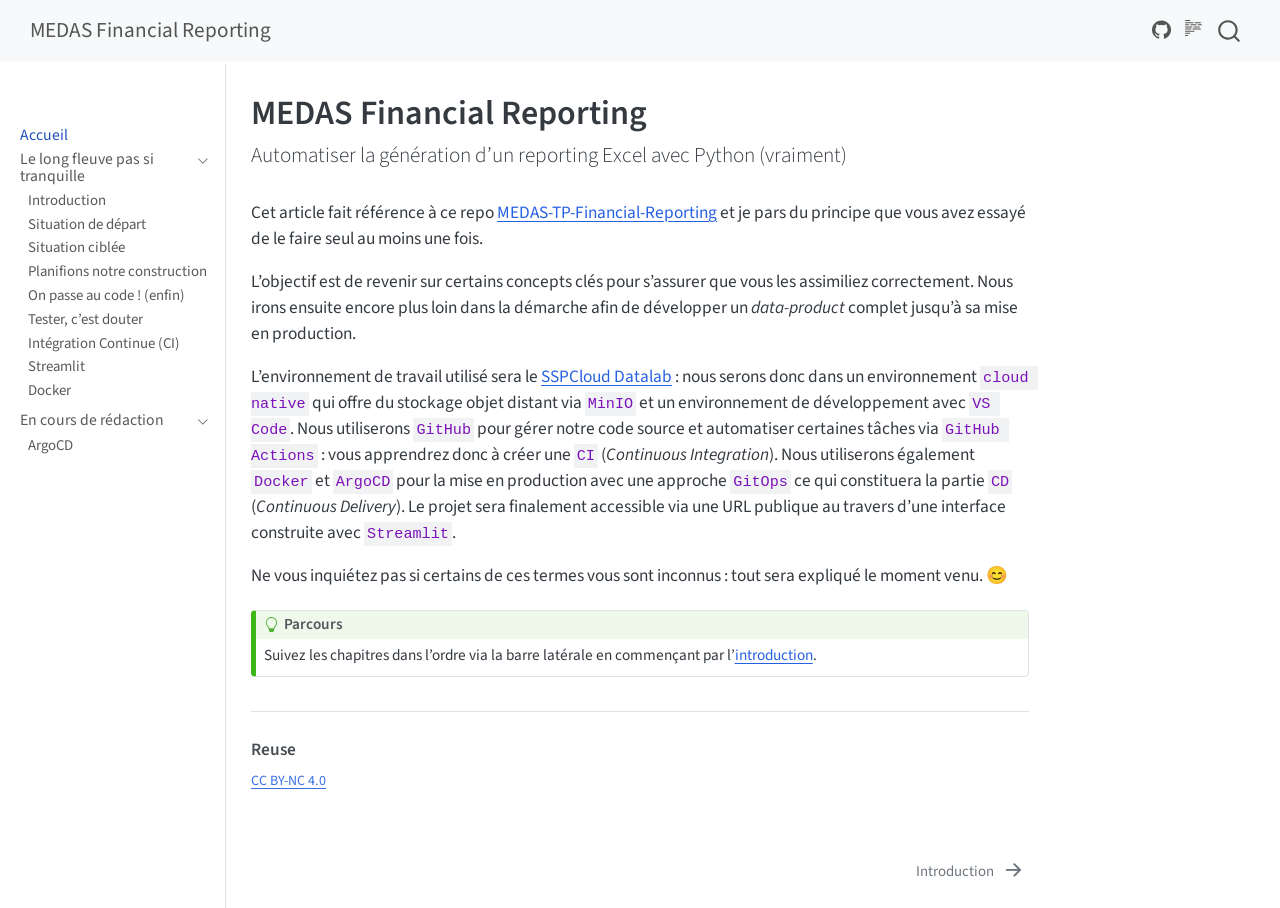
==== commit 95f254fd: "Built site for gh-pages" ====
--- a/index.html
+++ b/index.html
@@ -40,14 +40,10 @@
 <script src="site_libs/quarto-html/tippy.umd.min.js"></script>
 <script src="site_libs/quarto-html/anchor.min.js"></script>
 <link href="site_libs/quarto-html/tippy.css" rel="stylesheet">
-<link href="site_libs/quarto-html/quarto-syntax-highlighting-15634bcf2e68342d4ad2dfa704d543f6.css" rel="stylesheet" class="quarto-color-scheme" id="quarto-text-highlighting-styles">
-<link href="site_libs/quarto-html/quarto-syntax-highlighting-dark-0a6b7249c26820e032cb0bd839ff02b1.css" rel="stylesheet" class="quarto-color-scheme quarto-color-alternate" id="quarto-text-highlighting-styles">
-<link href="site_libs/quarto-html/quarto-syntax-highlighting-15634bcf2e68342d4ad2dfa704d543f6.css" rel="stylesheet" class="quarto-color-scheme-extra" id="quarto-text-highlighting-styles">
+<link href="site_libs/quarto-html/quarto-syntax-highlighting-15634bcf2e68342d4ad2dfa704d543f6.css" rel="stylesheet" id="quarto-text-highlighting-styles">
 <script src="site_libs/bootstrap/bootstrap.min.js"></script>
 <link href="site_libs/bootstrap/bootstrap-icons.css" rel="stylesheet">
-<link href="site_libs/bootstrap/bootstrap-4c901ed1689e54aac3db7d042a167e77.min.css" rel="stylesheet" append-hash="true" class="quarto-color-scheme" id="quarto-bootstrap" data-mode="light">
-<link href="site_libs/bootstrap/bootstrap-dark-f8f57b09e4415e0d916b6d312d11cd48.min.css" rel="stylesheet" append-hash="true" class="quarto-color-scheme quarto-color-alternate" id="quarto-bootstrap" data-mode="dark">
-<link href="site_libs/bootstrap/bootstrap-4c901ed1689e54aac3db7d042a167e77.min.css" rel="stylesheet" append-hash="true" class="quarto-color-scheme-extra" id="quarto-bootstrap" data-mode="light">
+<link href="site_libs/bootstrap/bootstrap-29cebc34efabe65204eb70c28f5eb0b8.min.css" rel="stylesheet" append-hash="true" id="quarto-bootstrap" data-mode="light">
 <script id="quarto-search-options" type="application/json">{
   "location": "navbar",
   "copy-button": false,
@@ -81,169 +77,7 @@
 <link rel="stylesheet" href="styles.css">
 </head>
 
-<body class="nav-sidebar docked nav-fixed quarto-light"><script id="quarto-html-before-body" type="application/javascript">
-    const toggleBodyColorMode = (bsSheetEl) => {
-      const mode = bsSheetEl.getAttribute("data-mode");
-      const bodyEl = window.document.querySelector("body");
-      if (mode === "dark") {
-        bodyEl.classList.add("quarto-dark");
-        bodyEl.classList.remove("quarto-light");
-      } else {
-        bodyEl.classList.add("quarto-light");
-        bodyEl.classList.remove("quarto-dark");
-      }
-    }
-    const toggleBodyColorPrimary = () => {
-      const bsSheetEl = window.document.querySelector("link#quarto-bootstrap:not([rel=disabled-stylesheet])");
-      if (bsSheetEl) {
-        toggleBodyColorMode(bsSheetEl);
-      }
-    }
-    const setColorSchemeToggle = (alternate) => {
-      const toggles = window.document.querySelectorAll('.quarto-color-scheme-toggle');
-      for (let i=0; i < toggles.length; i++) {
-        const toggle = toggles[i];
-        if (toggle) {
-          if (alternate) {
-            toggle.classList.add("alternate");
-          } else {
-            toggle.classList.remove("alternate");
-          }
-        }
-      }
-    };
-    const toggleColorMode = (alternate) => {
-      // Switch the stylesheets
-      const primaryStylesheets = window.document.querySelectorAll('link.quarto-color-scheme:not(.quarto-color-alternate)');
-      const alternateStylesheets = window.document.querySelectorAll('link.quarto-color-scheme.quarto-color-alternate');
-      manageTransitions('#quarto-margin-sidebar .nav-link', false);
-      if (alternate) {
-        // note: dark is layered on light, we don't disable primary!
-        enableStylesheet(alternateStylesheets);
-        for (const sheetNode of alternateStylesheets) {
-          if (sheetNode.id === "quarto-bootstrap") {
-            toggleBodyColorMode(sheetNode);
-          }
-        }
-      } else {
-        disableStylesheet(alternateStylesheets);
-        enableStylesheet(primaryStylesheets)
-        toggleBodyColorPrimary();
-      }
-      manageTransitions('#quarto-margin-sidebar .nav-link', true);
-      // Switch the toggles
-      setColorSchemeToggle(alternate)
-      // Hack to workaround the fact that safari doesn't
-      // properly recolor the scrollbar when toggling (#1455)
-      if (navigator.userAgent.indexOf('Safari') > 0 && navigator.userAgent.indexOf('Chrome') == -1) {
-        manageTransitions("body", false);
-        window.scrollTo(0, 1);
-        setTimeout(() => {
-          window.scrollTo(0, 0);
-          manageTransitions("body", true);
-        }, 40);
-      }
-    }
-    const disableStylesheet = (stylesheets) => {
-      for (let i=0; i < stylesheets.length; i++) {
-        const stylesheet = stylesheets[i];
-        stylesheet.rel = 'disabled-stylesheet';
-      }
-    }
-    const enableStylesheet = (stylesheets) => {
-      for (let i=0; i < stylesheets.length; i++) {
-        const stylesheet = stylesheets[i];
-        if(stylesheet.rel !== 'stylesheet') { // for Chrome, which will still FOUC without this check
-          stylesheet.rel = 'stylesheet';
-        }
-      }
-    }
-    const manageTransitions = (selector, allowTransitions) => {
-      const els = window.document.querySelectorAll(selector);
-      for (let i=0; i < els.length; i++) {
-        const el = els[i];
-        if (allowTransitions) {
-          el.classList.remove('notransition');
-        } else {
-          el.classList.add('notransition');
-        }
-      }
-    }
-    const isFileUrl = () => {
-      return window.location.protocol === 'file:';
-    }
-    const hasAlternateSentinel = () => {
-      let styleSentinel = getColorSchemeSentinel();
-      if (styleSentinel !== null) {
-        return styleSentinel === "alternate";
-      } else {
-        return false;
-      }
-    }
-    const setStyleSentinel = (alternate) => {
-      const value = alternate ? "alternate" : "default";
-      if (!isFileUrl()) {
-        window.localStorage.setItem("quarto-color-scheme", value);
-      } else {
-        localAlternateSentinel = value;
-      }
-    }
-    const getColorSchemeSentinel = () => {
-      if (!isFileUrl()) {
-        const storageValue = window.localStorage.getItem("quarto-color-scheme");
-        return storageValue != null ? storageValue : localAlternateSentinel;
-      } else {
-        return localAlternateSentinel;
-      }
-    }
-    const toggleGiscusIfUsed = (isAlternate, darkModeDefault) => {
-      const baseTheme = document.querySelector('#giscus-base-theme')?.value ?? 'light';
-      const alternateTheme = document.querySelector('#giscus-alt-theme')?.value ?? 'dark';
-      let newTheme = '';
-      if(authorPrefersDark) {
-        newTheme = isAlternate ? baseTheme : alternateTheme;
-      } else {
-        newTheme = isAlternate ? alternateTheme : baseTheme;
-      }
-      const changeGiscusTheme = () => {
-        // From: https://github.com/giscus/giscus/issues/336
-        const sendMessage = (message) => {
-          const iframe = document.querySelector('iframe.giscus-frame');
-          if (!iframe) return;
-          iframe.contentWindow.postMessage({ giscus: message }, 'https://giscus.app');
-        }
-        sendMessage({
-          setConfig: {
-            theme: newTheme
-          }
-        });
-      }
-      const isGiscussLoaded = window.document.querySelector('iframe.giscus-frame') !== null;
-      if (isGiscussLoaded) {
-        changeGiscusTheme();
-      }
-    };
-    const authorPrefersDark = false;
-    const darkModeDefault = authorPrefersDark;
-      document.querySelector('link#quarto-text-highlighting-styles.quarto-color-scheme-extra').rel = 'disabled-stylesheet';
-      document.querySelector('link#quarto-bootstrap.quarto-color-scheme-extra').rel = 'disabled-stylesheet';
-    let localAlternateSentinel = darkModeDefault ? 'alternate' : 'default';
-    // Dark / light mode switch
-    window.quartoToggleColorScheme = () => {
-      // Read the current dark / light value
-      let toAlternate = !hasAlternateSentinel();
-      toggleColorMode(toAlternate);
-      setStyleSentinel(toAlternate);
-      toggleGiscusIfUsed(toAlternate, darkModeDefault);
-      window.dispatchEvent(new Event('resize'));
-    };
-    // Switch to dark mode if need be
-    if (hasAlternateSentinel()) {
-      toggleColorMode(true);
-    } else {
-      toggleColorMode(false);
-    }
-  </script>
+<body class="nav-sidebar docked nav-fixed quarto-light">
 
 <div id="quarto-search-results"></div>
   <header id="quarto-header" class="headroom fixed-top">
@@ -268,7 +102,6 @@
 </ul>
           </div> <!-- /navcollapse -->
             <div class="quarto-navbar-tools">
-  <a href="" class="quarto-color-scheme-toggle quarto-navigation-tool  px-1" onclick="window.quartoToggleColorScheme(); return false;" title="Toggle dark mode"><i class="bi"></i></a>
   <a href="" class="quarto-reader-toggle quarto-navigation-tool px-1" onclick="window.quartoToggleReader(); return false;" title="Toggle reader mode">
   <div class="quarto-reader-toggle-btn">
   <i class="bi"></i>
@@ -365,6 +198,12 @@
  <span class="menu-text">Streamlit</span></a>
   </div>
 </li>
+          <li class="sidebar-item">
+  <div class="sidebar-item-container"> 
+  <a href="./pages/09-docker.html" class="sidebar-item-text sidebar-link">
+ <span class="menu-text">Docker</span></a>
+  </div>
+</li>
       </ul>
   </li>
         <li class="sidebar-item sidebar-item-section">
@@ -378,8 +217,8 @@
       <ul id="quarto-sidebar-section-2" class="collapse list-unstyled sidebar-section depth1 show">  
           <li class="sidebar-item">
   <div class="sidebar-item-container"> 
-  <a href="./pages/09-docker-argocd.html" class="sidebar-item-text sidebar-link">
- <span class="menu-text">Docker</span></a>
+  <a href="./pages/10-argocd.html" class="sidebar-item-text sidebar-link">
+ <span class="menu-text">ArgoCD</span></a>
   </div>
 </li>
       </ul>
@@ -394,7 +233,6 @@
     </div>
 <!-- main -->
 <main class="content" id="quarto-document-content">
-
 
 <header id="title-block-header" class="quarto-title-block default">
 <div class="quarto-title">
@@ -436,22 +274,9 @@
 
 
 
-</main> <!-- /main -->
+<div id="quarto-appendix" class="default"><section class="quarto-appendix-contents" id="quarto-reuse"><h2 class="anchored quarto-appendix-heading">Reuse</h2><div class="quarto-appendix-contents"><div><a rel="license" href="https://creativecommons.org/licenses/by-nc/4.0/">CC BY-NC 4.0</a></div></div></section></div></main> <!-- /main -->
 <script id="quarto-html-after-body" type="application/javascript">
   window.document.addEventListener("DOMContentLoaded", function (event) {
-    // Ensure there is a toggle, if there isn't float one in the top right
-    if (window.document.querySelector('.quarto-color-scheme-toggle') === null) {
-      const a = window.document.createElement('a');
-      a.classList.add('top-right');
-      a.classList.add('quarto-color-scheme-toggle');
-      a.href = "";
-      a.onclick = function() { try { window.quartoToggleColorScheme(); } catch {} return false; };
-      const i = window.document.createElement("i");
-      i.classList.add('bi');
-      a.appendChild(i);
-      window.document.body.appendChild(a);
-    }
-    setColorSchemeToggle(hasAlternateSentinel())
     const icon = "";
     const anchorJS = new window.AnchorJS();
     anchorJS.options = {
--- a/styles.css
+++ b/styles.css
@@ -1,4 +1,4 @@
-/* Accent MEDAS (a ajuster si charte graphique) */
+/* Accent MEDAS*/
 :root {
   --medas-accent: #2c7da0;
 }
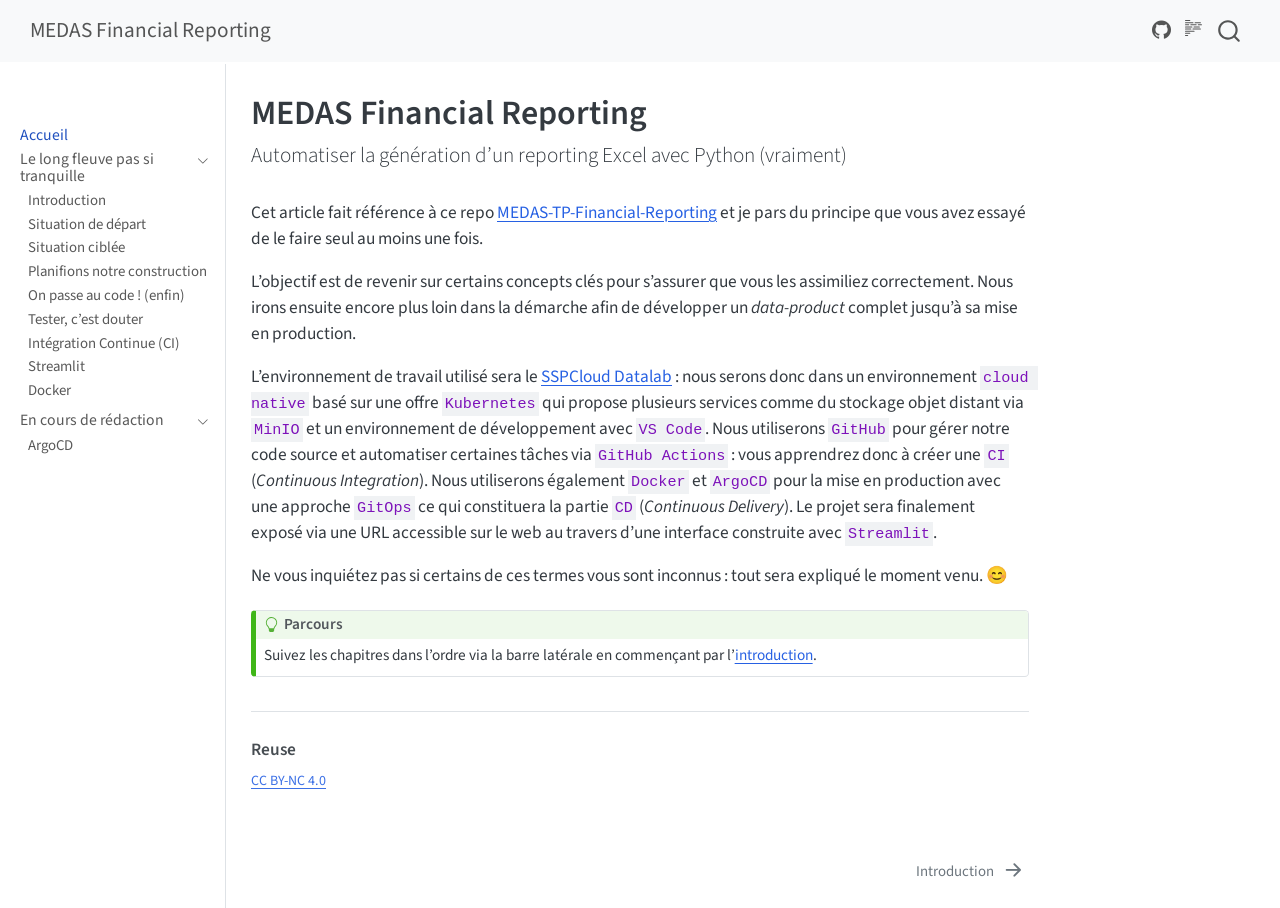
==== commit 4879aae0: "Built site for gh-pages" ====
--- a/index.html
+++ b/index.html
@@ -256,7 +256,7 @@
 
 <p>Cet article fait référence à ce repo <a href="https://github.com/surybang/MEDAS-TP-Financial-Reporting">MEDAS-TP-Financial-Reporting</a> et je pars du principe que vous avez essayé de le faire seul au moins une fois.</p>
 <p>L’objectif est de revenir sur certains concepts clés pour s’assurer que vous les assimiliez correctement. Nous irons ensuite encore plus loin dans la démarche afin de développer un <em>data-product</em> complet jusqu’à sa mise en production.</p>
-<p>L’environnement de travail utilisé sera le <a href="https://datalab.sspcloud.fr/catalog/ide">SSPCloud Datalab</a> : nous serons donc dans un environnement <code>cloud native</code> qui offre du stockage objet distant via <code>MinIO</code> et un environnement de développement avec <code>VS Code</code>. Nous utiliserons <code>GitHub</code> pour gérer notre code source et automatiser certaines tâches via <code>GitHub Actions</code> : vous apprendrez donc à créer une <code>CI</code> (<em>Continuous Integration</em>). Nous utiliserons également <code>Docker</code> et <code>ArgoCD</code> pour la mise en production avec une approche <code>GitOps</code> ce qui constituera la partie <code>CD</code> (<em>Continuous Delivery</em>). Le projet sera finalement accessible via une URL publique au travers d’une interface construite avec <code>Streamlit</code>.</p>
+<p>L’environnement de travail utilisé sera le <a href="https://datalab.sspcloud.fr/catalog/ide">SSPCloud Datalab</a> : nous serons donc dans un environnement <code>cloud native</code> basé sur une offre <code>Kubernetes</code> qui propose plusieurs services comme du stockage objet distant via <code>MinIO</code> et un environnement de développement avec <code>VS Code</code>. Nous utiliserons <code>GitHub</code> pour gérer notre code source et automatiser certaines tâches via <code>GitHub Actions</code> : vous apprendrez donc à créer une <code>CI</code> (<em>Continuous Integration</em>). Nous utiliserons également <code>Docker</code> et <code>ArgoCD</code> pour la mise en production avec une approche <code>GitOps</code> ce qui constituera la partie <code>CD</code> (<em>Continuous Delivery</em>). Le projet sera finalement exposé via une URL accessible sur le web au travers d’une interface construite avec <code>Streamlit</code>.</p>
 <p>Ne vous inquiétez pas si certains de ces termes vous sont inconnus : tout sera expliqué le moment venu. 😊</p>
 <div class="callout callout-style-default callout-tip callout-titled">
 <div class="callout-header d-flex align-content-center">
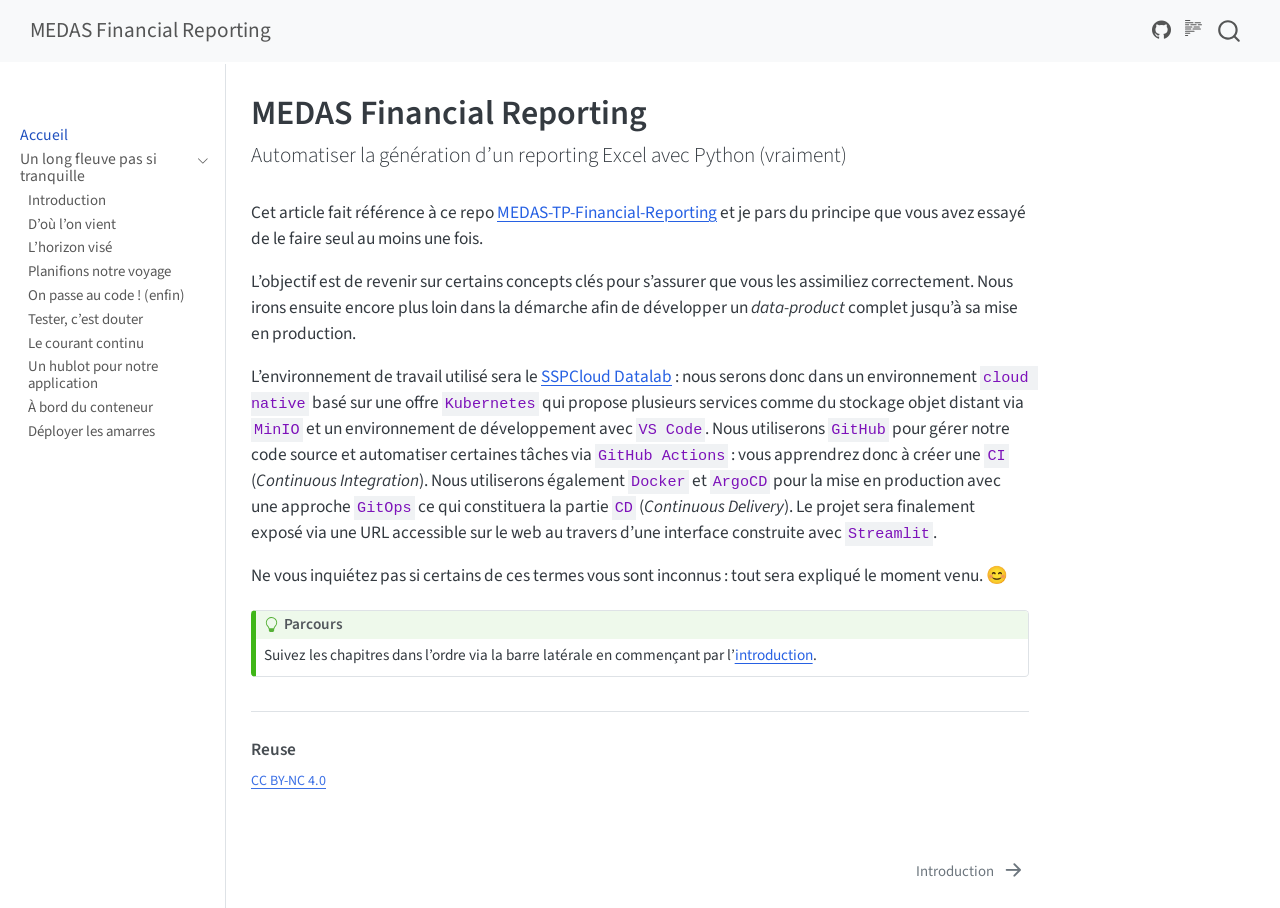
==== commit 3d37daca: "Built site for gh-pages" ====
--- a/index.html
+++ b/index.html
@@ -144,7 +144,7 @@
         <li class="sidebar-item sidebar-item-section">
       <div class="sidebar-item-container"> 
             <a class="sidebar-item-text sidebar-link text-start" data-bs-toggle="collapse" data-bs-target="#quarto-sidebar-section-1" role="navigation" aria-expanded="true">
- <span class="menu-text">Le long fleuve pas si tranquille</span></a>
+ <span class="menu-text">Un long fleuve pas si tranquille</span></a>
           <a class="sidebar-item-toggle text-start" data-bs-toggle="collapse" data-bs-target="#quarto-sidebar-section-1" role="navigation" aria-expanded="true" aria-label="Toggle section">
             <i class="bi bi-chevron-right ms-2"></i>
           </a> 
@@ -159,19 +159,19 @@
           <li class="sidebar-item">
   <div class="sidebar-item-container"> 
   <a href="./pages/02-situation-de-depart.html" class="sidebar-item-text sidebar-link">
- <span class="menu-text">Situation de départ</span></a>
+ <span class="menu-text">D’où l’on vient</span></a>
   </div>
 </li>
           <li class="sidebar-item">
   <div class="sidebar-item-container"> 
   <a href="./pages/03-situation-cible.html" class="sidebar-item-text sidebar-link">
- <span class="menu-text">Situation ciblée</span></a>
+ <span class="menu-text">L’horizon visé</span></a>
   </div>
 </li>
           <li class="sidebar-item">
   <div class="sidebar-item-container"> 
   <a href="./pages/04-planification.html" class="sidebar-item-text sidebar-link">
- <span class="menu-text">Planifions notre construction</span></a>
+ <span class="menu-text">Planifions notre voyage</span></a>
   </div>
 </li>
           <li class="sidebar-item">
@@ -189,36 +189,25 @@
           <li class="sidebar-item">
   <div class="sidebar-item-container"> 
   <a href="./pages/07-integration-continue.html" class="sidebar-item-text sidebar-link">
- <span class="menu-text">Intégration Continue (CI)</span></a>
+ <span class="menu-text">Le courant continu</span></a>
   </div>
 </li>
           <li class="sidebar-item">
   <div class="sidebar-item-container"> 
   <a href="./pages/08-streamlit.html" class="sidebar-item-text sidebar-link">
- <span class="menu-text">Streamlit</span></a>
+ <span class="menu-text">Un hublot pour notre application</span></a>
   </div>
 </li>
           <li class="sidebar-item">
   <div class="sidebar-item-container"> 
   <a href="./pages/09-docker.html" class="sidebar-item-text sidebar-link">
- <span class="menu-text">Docker</span></a>
-  </div>
-</li>
-      </ul>
-  </li>
-        <li class="sidebar-item sidebar-item-section">
-      <div class="sidebar-item-container"> 
-            <a class="sidebar-item-text sidebar-link text-start" data-bs-toggle="collapse" data-bs-target="#quarto-sidebar-section-2" role="navigation" aria-expanded="true">
- <span class="menu-text">En cours de rédaction</span></a>
-          <a class="sidebar-item-toggle text-start" data-bs-toggle="collapse" data-bs-target="#quarto-sidebar-section-2" role="navigation" aria-expanded="true" aria-label="Toggle section">
-            <i class="bi bi-chevron-right ms-2"></i>
-          </a> 
-      </div>
-      <ul id="quarto-sidebar-section-2" class="collapse list-unstyled sidebar-section depth1 show">  
+ <span class="menu-text">À bord du conteneur</span></a>
+  </div>
+</li>
           <li class="sidebar-item">
   <div class="sidebar-item-container"> 
   <a href="./pages/10-argocd.html" class="sidebar-item-text sidebar-link">
- <span class="menu-text">ArgoCD</span></a>
+ <span class="menu-text">Déployer les amarres</span></a>
   </div>
 </li>
       </ul>
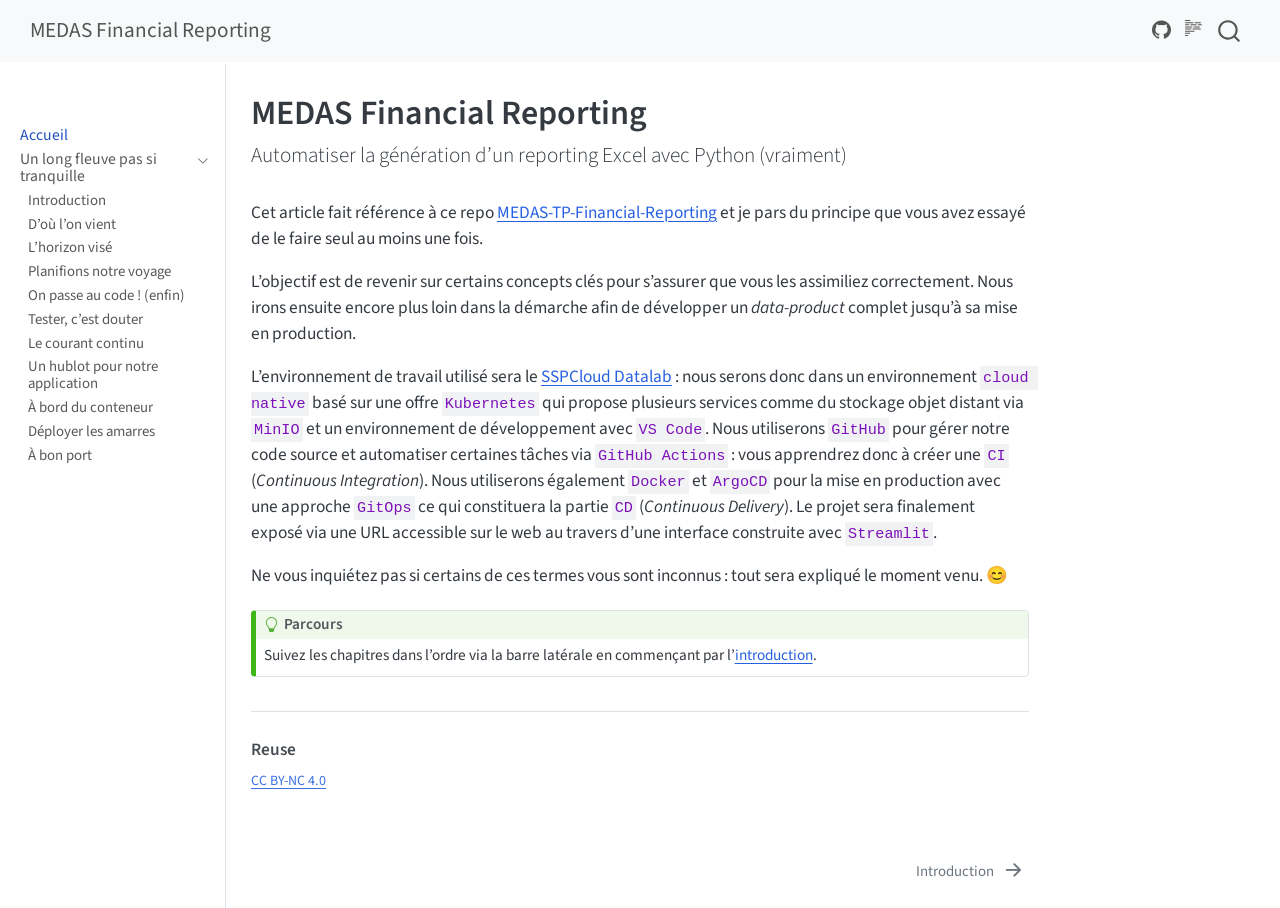
==== commit 1191f267: "Built site for gh-pages" ====
--- a/index.html
+++ b/index.html
@@ -208,6 +208,12 @@
   <div class="sidebar-item-container"> 
   <a href="./pages/10-argocd.html" class="sidebar-item-text sidebar-link">
  <span class="menu-text">Déployer les amarres</span></a>
+  </div>
+</li>
+          <li class="sidebar-item">
+  <div class="sidebar-item-container"> 
+  <a href="./pages/11-conclusion.html" class="sidebar-item-text sidebar-link">
+ <span class="menu-text">À bon port</span></a>
   </div>
 </li>
       </ul>
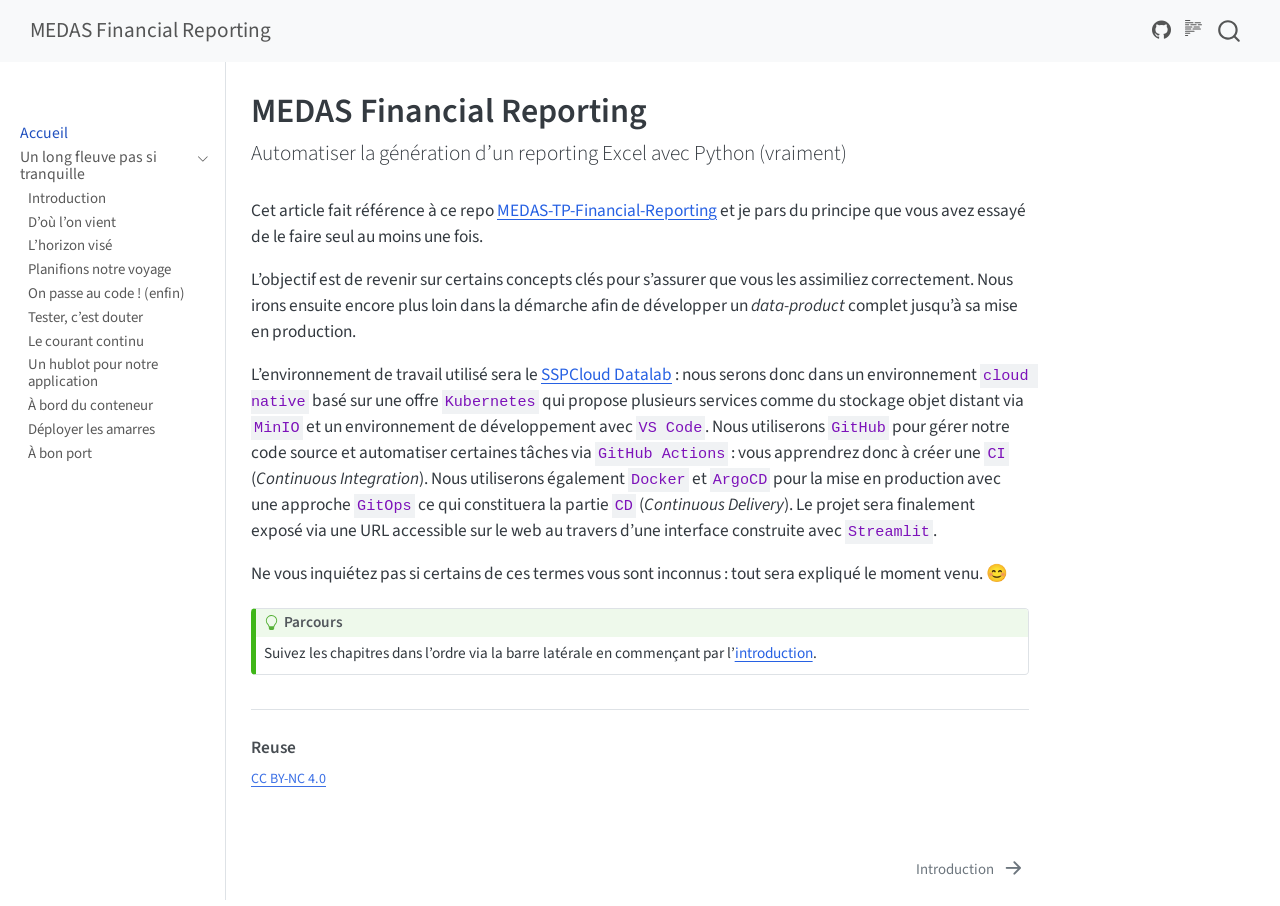
==== commit 253f72d5: "Built site for gh-pages" ====
--- a/index.html
+++ b/index.html
@@ -2,7 +2,7 @@
 <html xmlns="http://www.w3.org/1999/xhtml" lang="en" xml:lang="en"><head>
 
 <meta charset="utf-8">
-<meta name="generator" content="quarto-1.9.38">
+<meta name="generator" content="quarto-1.10.18">
 
 <meta name="viewport" content="width=device-width, initial-scale=1.0, user-scalable=yes">
 
@@ -12,10 +12,13 @@
 /* Default styles provided by pandoc.
 ** See https://pandoc.org/MANUAL.html#variables-for-html for config info.
 */
-code{white-space: pre-wrap;}
 span.smallcaps{font-variant: small-caps;}
-div.columns{display: flex; gap: min(4vw, 1.5em);}
-div.column{flex: auto; overflow-x: auto;}
+div.columns{display: flex; gap: 1.5em;}
+div.column{flex: auto;}
+@media screen {
+div.columns{gap: min(4vw, 1.5em);}
+div.column{overflow-x: auto;}
+}
 div.hanging-indent{margin-left: 1.5em; text-indent: -1.5em;}
 ul.task-list{list-style: none;}
 ul.task-list li input[type="checkbox"] {
@@ -40,10 +43,10 @@
 <script src="site_libs/quarto-html/tippy.umd.min.js"></script>
 <script src="site_libs/quarto-html/anchor.min.js"></script>
 <link href="site_libs/quarto-html/tippy.css" rel="stylesheet">
-<link href="site_libs/quarto-html/quarto-syntax-highlighting-15634bcf2e68342d4ad2dfa704d543f6.css" rel="stylesheet" id="quarto-text-highlighting-styles">
+<link href="site_libs/quarto-html/quarto-syntax-highlighting-64a204ab8560d761af7679ceaba22944.css" rel="stylesheet" id="quarto-text-highlighting-styles">
 <script src="site_libs/bootstrap/bootstrap.min.js"></script>
 <link href="site_libs/bootstrap/bootstrap-icons.css" rel="stylesheet">
-<link href="site_libs/bootstrap/bootstrap-29cebc34efabe65204eb70c28f5eb0b8.min.css" rel="stylesheet" append-hash="true" id="quarto-bootstrap" data-mode="light">
+<link href="site_libs/bootstrap/bootstrap-fb5f3b3fb26a177c4af78adf70c87a98.min.css" rel="stylesheet" append-hash="true" id="quarto-bootstrap" data-mode="light">
 <script id="quarto-search-options" type="application/json">{
   "location": "navbar",
   "copy-button": false,
--- a/site_libs/quarto-html/quarto-syntax-highlighting-64a204ab8560d761af7679ceaba22944.css
+++ b/site_libs/quarto-html/quarto-syntax-highlighting-64a204ab8560d761af7679ceaba22944.css
@@ -0,0 +1,236 @@
+/* quarto syntax highlight colors */
+:root {
+  --quarto-hl-ot-color: #003B4F;
+  --quarto-hl-at-color: #657422;
+  --quarto-hl-ss-color: #20794D;
+  --quarto-hl-an-color: #5E5E5E;
+  --quarto-hl-fu-color: #4758AB;
+  --quarto-hl-st-color: #20794D;
+  --quarto-hl-cf-color: #003B4F;
+  --quarto-hl-op-color: #5E5E5E;
+  --quarto-hl-er-color: #AD0000;
+  --quarto-hl-bn-color: #AD0000;
+  --quarto-hl-al-color: #AD0000;
+  --quarto-hl-va-color: #111111;
+  --quarto-hl-bu-color: inherit;
+  --quarto-hl-ex-color: inherit;
+  --quarto-hl-pp-color: #AD0000;
+  --quarto-hl-in-color: #5E5E5E;
+  --quarto-hl-vs-color: #20794D;
+  --quarto-hl-wa-color: #5E5E5E;
+  --quarto-hl-do-color: #5E5E5E;
+  --quarto-hl-im-color: #00769E;
+  --quarto-hl-ch-color: #20794D;
+  --quarto-hl-dt-color: #AD0000;
+  --quarto-hl-fl-color: #AD0000;
+  --quarto-hl-co-color: #5E5E5E;
+  --quarto-hl-cv-color: #5E5E5E;
+  --quarto-hl-cn-color: #8f5902;
+  --quarto-hl-sc-color: #5E5E5E;
+  --quarto-hl-dv-color: #AD0000;
+  --quarto-hl-kw-color: #003B4F;
+}
+
+/* other quarto variables */
+:root {
+  --quarto-font-monospace: SFMono-Regular, Menlo, Monaco, Consolas, "Liberation Mono", "Courier New", monospace;
+}
+
+/* syntax highlight based on Pandoc's rules */
+pre > code.sourceCode > span {
+  color: #003B4F;
+}
+
+code.sourceCode > span {
+  color: #003B4F;
+}
+
+div.sourceCode,
+div.sourceCode pre.sourceCode {
+  color: #003B4F;
+}
+
+/* Normal */
+code span {
+  color: #003B4F;
+}
+
+/* Alert */
+code span.al {
+  color: #AD0000;
+  font-style: inherit;
+}
+
+/* Annotation */
+code span.an {
+  color: #5E5E5E;
+  font-style: inherit;
+}
+
+/* Attribute */
+code span.at {
+  color: #657422;
+  font-style: inherit;
+}
+
+/* BaseN */
+code span.bn {
+  color: #AD0000;
+  font-style: inherit;
+}
+
+/* BuiltIn */
+code span.bu {
+  font-style: inherit;
+}
+
+/* ControlFlow */
+code span.cf {
+  color: #003B4F;
+  font-weight: bold;
+  font-style: inherit;
+}
+
+/* Char */
+code span.ch {
+  color: #20794D;
+  font-style: inherit;
+}
+
+/* Constant */
+code span.cn {
+  color: #8f5902;
+  font-style: inherit;
+}
+
+/* Comment */
+code span.co {
+  color: #5E5E5E;
+  font-style: inherit;
+}
+
+/* CommentVar */
+code span.cv {
+  color: #5E5E5E;
+  font-style: italic;
+}
+
+/* Documentation */
+code span.do {
+  color: #5E5E5E;
+  font-style: italic;
+}
+
+/* DataType */
+code span.dt {
+  color: #AD0000;
+  font-style: inherit;
+}
+
+/* DecVal */
+code span.dv {
+  color: #AD0000;
+  font-style: inherit;
+}
+
+/* Error */
+code span.er {
+  color: #AD0000;
+  font-style: inherit;
+}
+
+/* Extension */
+code span.ex {
+  font-style: inherit;
+}
+
+/* Float */
+code span.fl {
+  color: #AD0000;
+  font-style: inherit;
+}
+
+/* Function */
+code span.fu {
+  color: #4758AB;
+  font-style: inherit;
+}
+
+/* Import */
+code span.im {
+  color: #00769E;
+  font-style: inherit;
+}
+
+/* Information */
+code span.in {
+  color: #5E5E5E;
+  font-style: inherit;
+}
+
+/* Keyword */
+code span.kw {
+  color: #003B4F;
+  font-weight: bold;
+  font-style: inherit;
+}
+
+/* Operator */
+code span.op {
+  color: #5E5E5E;
+  font-style: inherit;
+}
+
+/* Other */
+code span.ot {
+  color: #003B4F;
+  font-style: inherit;
+}
+
+/* Preprocessor */
+code span.pp {
+  color: #AD0000;
+  font-style: inherit;
+}
+
+/* SpecialChar */
+code span.sc {
+  color: #5E5E5E;
+  font-style: inherit;
+}
+
+/* SpecialString */
+code span.ss {
+  color: #20794D;
+  font-style: inherit;
+}
+
+/* String */
+code span.st {
+  color: #20794D;
+  font-style: inherit;
+}
+
+/* Variable */
+code span.va {
+  color: #111111;
+  font-style: inherit;
+}
+
+/* VerbatimString */
+code span.vs {
+  color: #20794D;
+  font-style: inherit;
+}
+
+/* Warning */
+code span.wa {
+  color: #5E5E5E;
+  font-style: italic;
+}
+
+.prevent-inlining {
+  content: "</";
+}
+
+/*# sourceMappingURL=9d8d5bb603a83b8298b89080a598c93b.css.map */
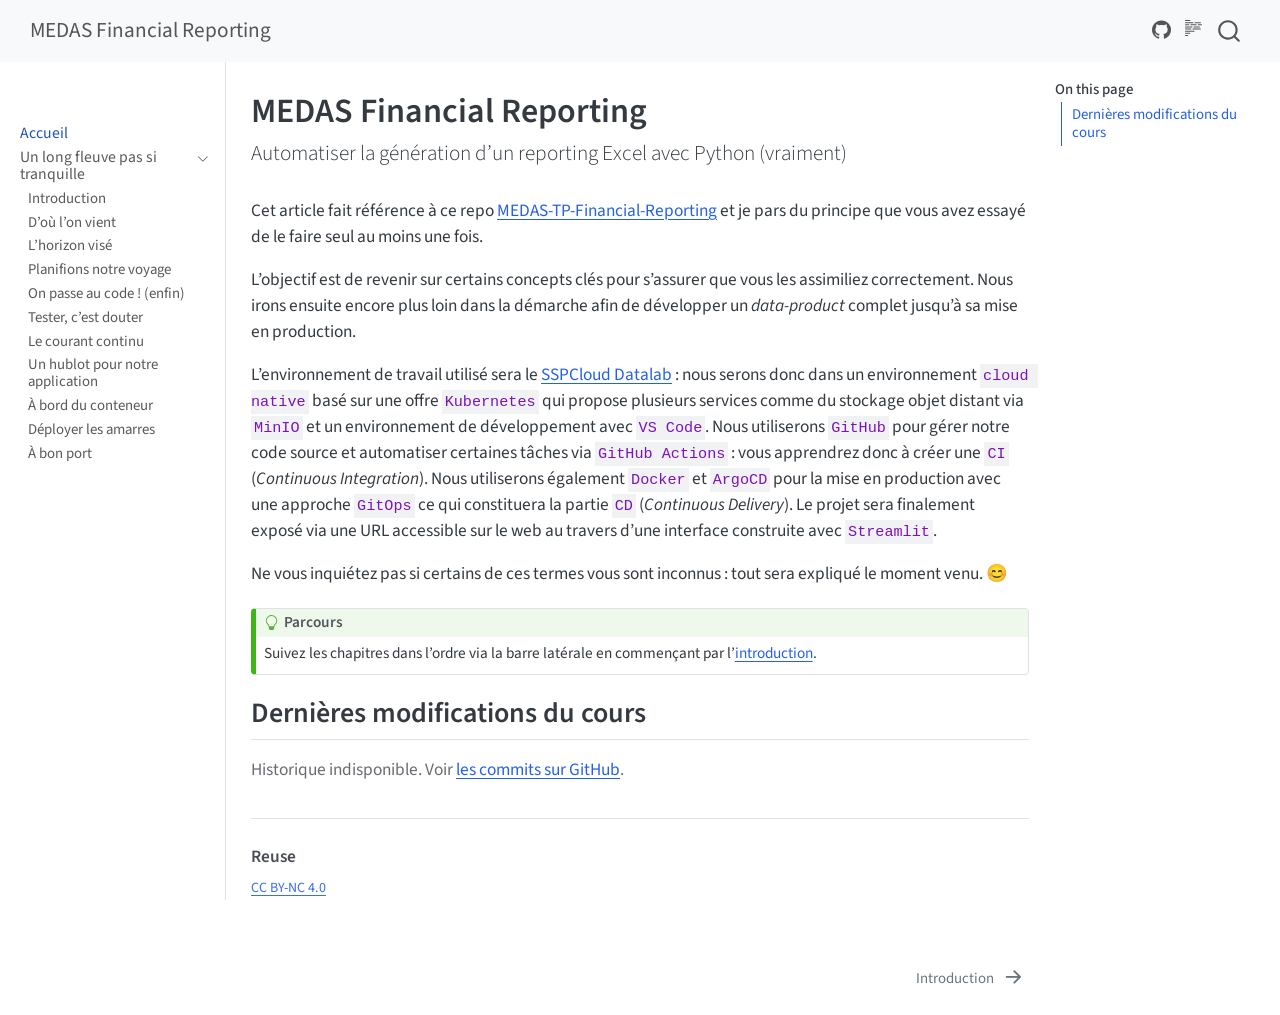
==== commit 0bd37531: "Built site for gh-pages" ====
--- a/index.html
+++ b/index.html
@@ -226,8 +226,14 @@
 </nav>
 <div id="quarto-sidebar-glass" class="quarto-sidebar-collapse-item" data-bs-toggle="collapse" data-bs-target=".quarto-sidebar-collapse-item"></div>
 <!-- margin-sidebar -->
-    <div id="quarto-margin-sidebar" class="sidebar margin-sidebar zindex-bottom">
-        
+    <div id="quarto-margin-sidebar" class="sidebar margin-sidebar">
+        <nav id="TOC" role="doc-toc" class="toc-active">
+    <h2 id="toc-title">On this page</h2>
+   
+  <ul>
+  <li><a href="#dernières-modifications-du-cours" id="toc-dernières-modifications-du-cours" class="nav-link active" data-scroll-target="#dernières-modifications-du-cours">Dernières modifications du cours</a></li>
+  </ul>
+</nav>
     </div>
 <!-- main -->
 <main class="content" id="quarto-document-content">
@@ -269,8 +275,65 @@
 <p>Suivez les chapitres dans l’ordre via la barre latérale en commençant par l’<a href="./pages/01-introduction.html">introduction</a>.</p>
 </div>
 </div>
-
-
+<section id="dernières-modifications-du-cours" class="level2">
+<h2 class="anchored" data-anchor-id="dernières-modifications-du-cours">Dernières modifications du cours</h2>
+<div id="commit-feed" data-repo="surybang/MEDAS-Financial-Reporting" data-branch="main">
+  <p class="text-muted">Chargement de l'historique…</p>
+</div>
+<script>
+(function () {
+  const el = document.getElementById("commit-feed");
+  const repo = el.dataset.repo;
+  const branch = el.dataset.branch;
+  const apiUrl = `https://api.github.com/repos/${repo}/commits?sha=${branch}&per_page=8`;
+  const branchUrl = `https://github.com/${repo}/commits/${branch}`;
+
+  const rel = (d) => {
+    const s = Math.floor((Date.now() - new Date(d)) / 1000);
+    const units = [["an", "ans", 31536000], ["mois", "mois", 2592000],
+                   ["j", "j", 86400], ["h", "h", 3600], ["min", "min", 60]];
+    for (const [sing, plur, secs] of units) {
+      const n = Math.floor(s / secs);
+      if (n >= 1) return `il y a ${n} ${n > 1 ? plur : sing}`;
+    }
+    return "à l'instant";
+  };
+
+  fetch(apiUrl, { headers: { Accept: "application/vnd.github+json" } })
+    .then((r) => { if (!r.ok) throw new Error(r.status); return r.json(); })
+    .then((commits) => {
+      if (!Array.isArray(commits) || commits.length === 0) {
+        el.innerHTML = "<p class='text-muted'>Aucun commit trouvé.</p>";
+        return;
+      }
+      const ul = document.createElement("ul");
+      ul.style.listStyle = "none";
+      ul.style.paddingLeft = "0";
+      commits.forEach((c) => {
+        const li = document.createElement("li");
+        li.style.marginBottom = "0.6rem";
+        const link = document.createElement("a");
+        link.href = c.html_url;
+        link.textContent = c.sha.substring(0, 7);
+        link.style.fontFamily = "monospace";
+        const msg = document.createElement("span");
+        msg.textContent = " " + c.commit.message.split("\n")[0];
+        const meta = document.createElement("span");
+        meta.className = "text-muted";
+        meta.textContent = ` (${c.commit.author.name}, ${rel(c.commit.author.date)})`;
+        li.append(link, msg, meta);
+        ul.appendChild(li);
+      });
+      el.replaceChildren(ul);
+    })
+    .catch(() => {
+      el.innerHTML = `<p class="text-muted">Historique indisponible. Voir <a href="${branchUrl}">les commits sur GitHub</a>.</p>`;
+    });
+})();
+</script>
+
+
+</section>
 
 <div id="quarto-appendix" class="default"><section class="quarto-appendix-contents" id="quarto-reuse"><h2 class="anchored quarto-appendix-heading">Reuse</h2><div class="quarto-appendix-contents"><div><a rel="license" href="https://creativecommons.org/licenses/by-nc/4.0/">CC BY-NC 4.0</a></div></div></section></div></main> <!-- /main -->
 <script id="quarto-html-after-body" type="application/javascript">
